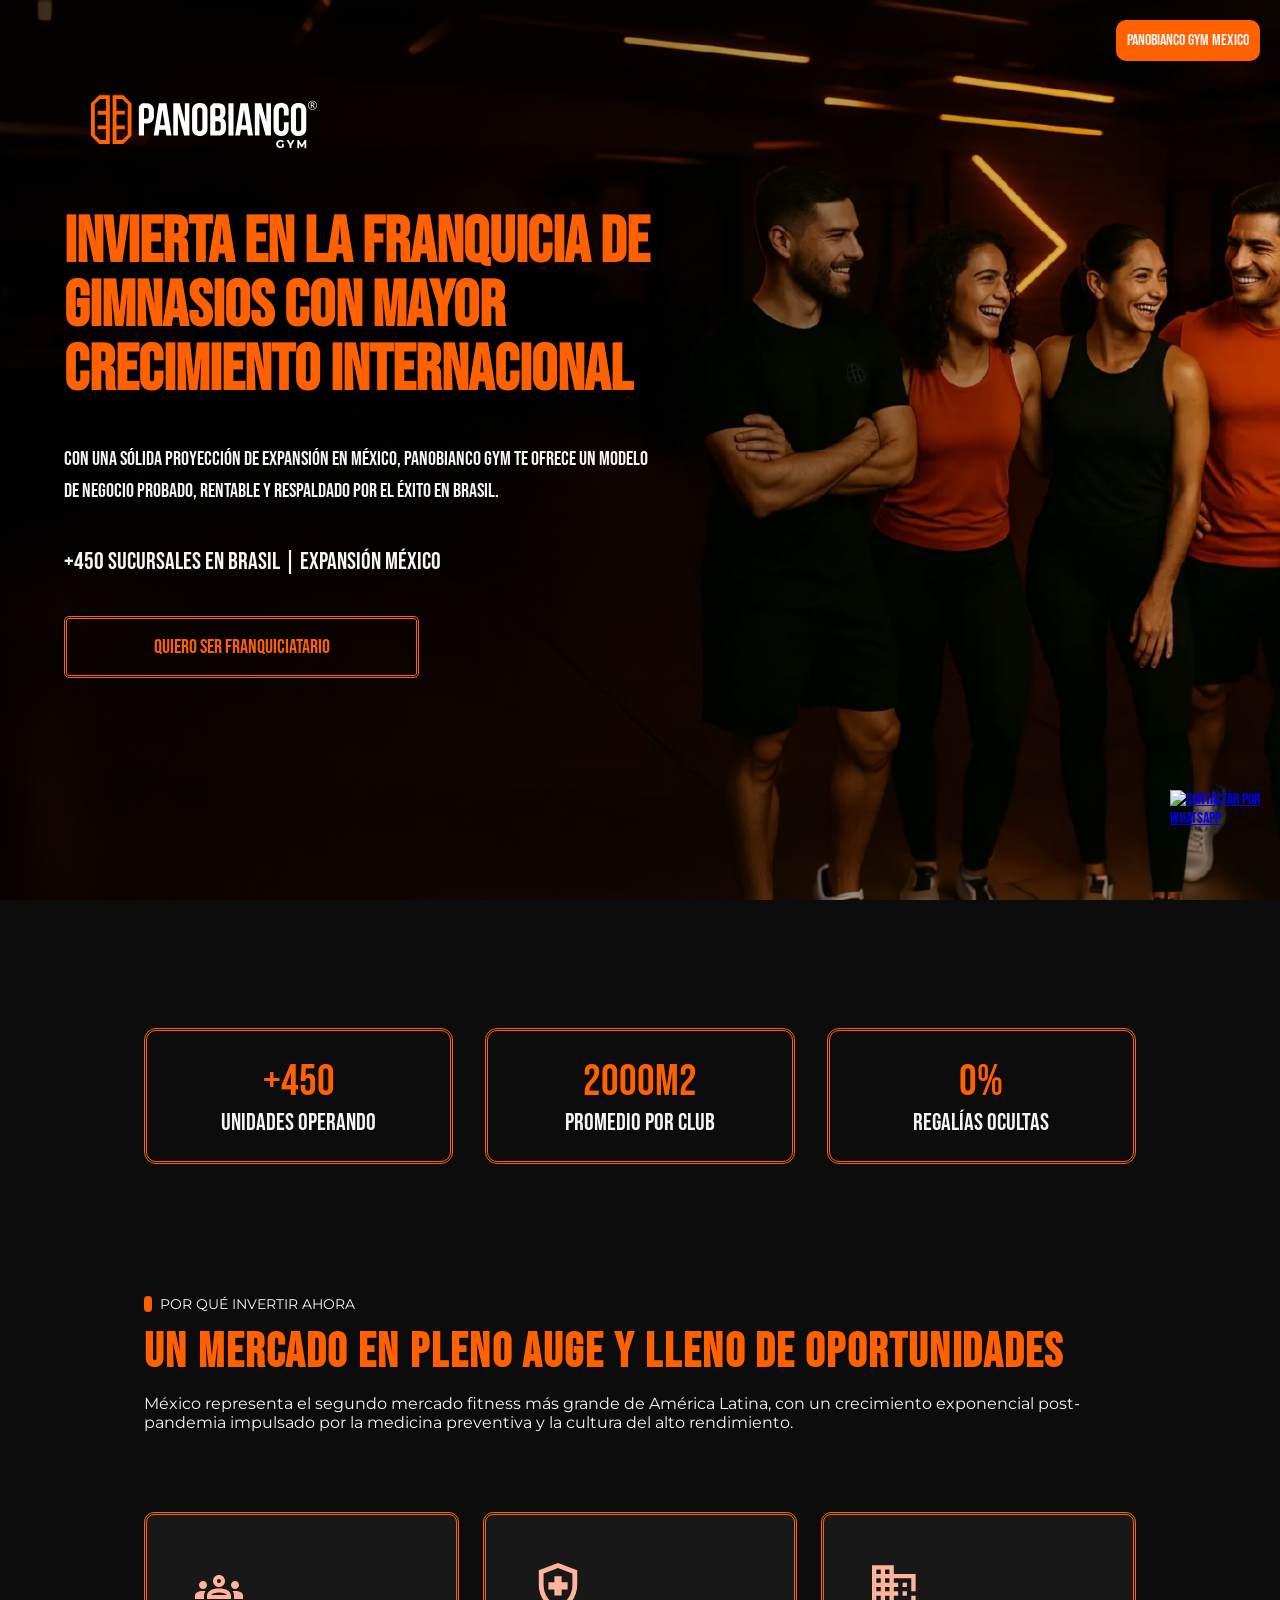
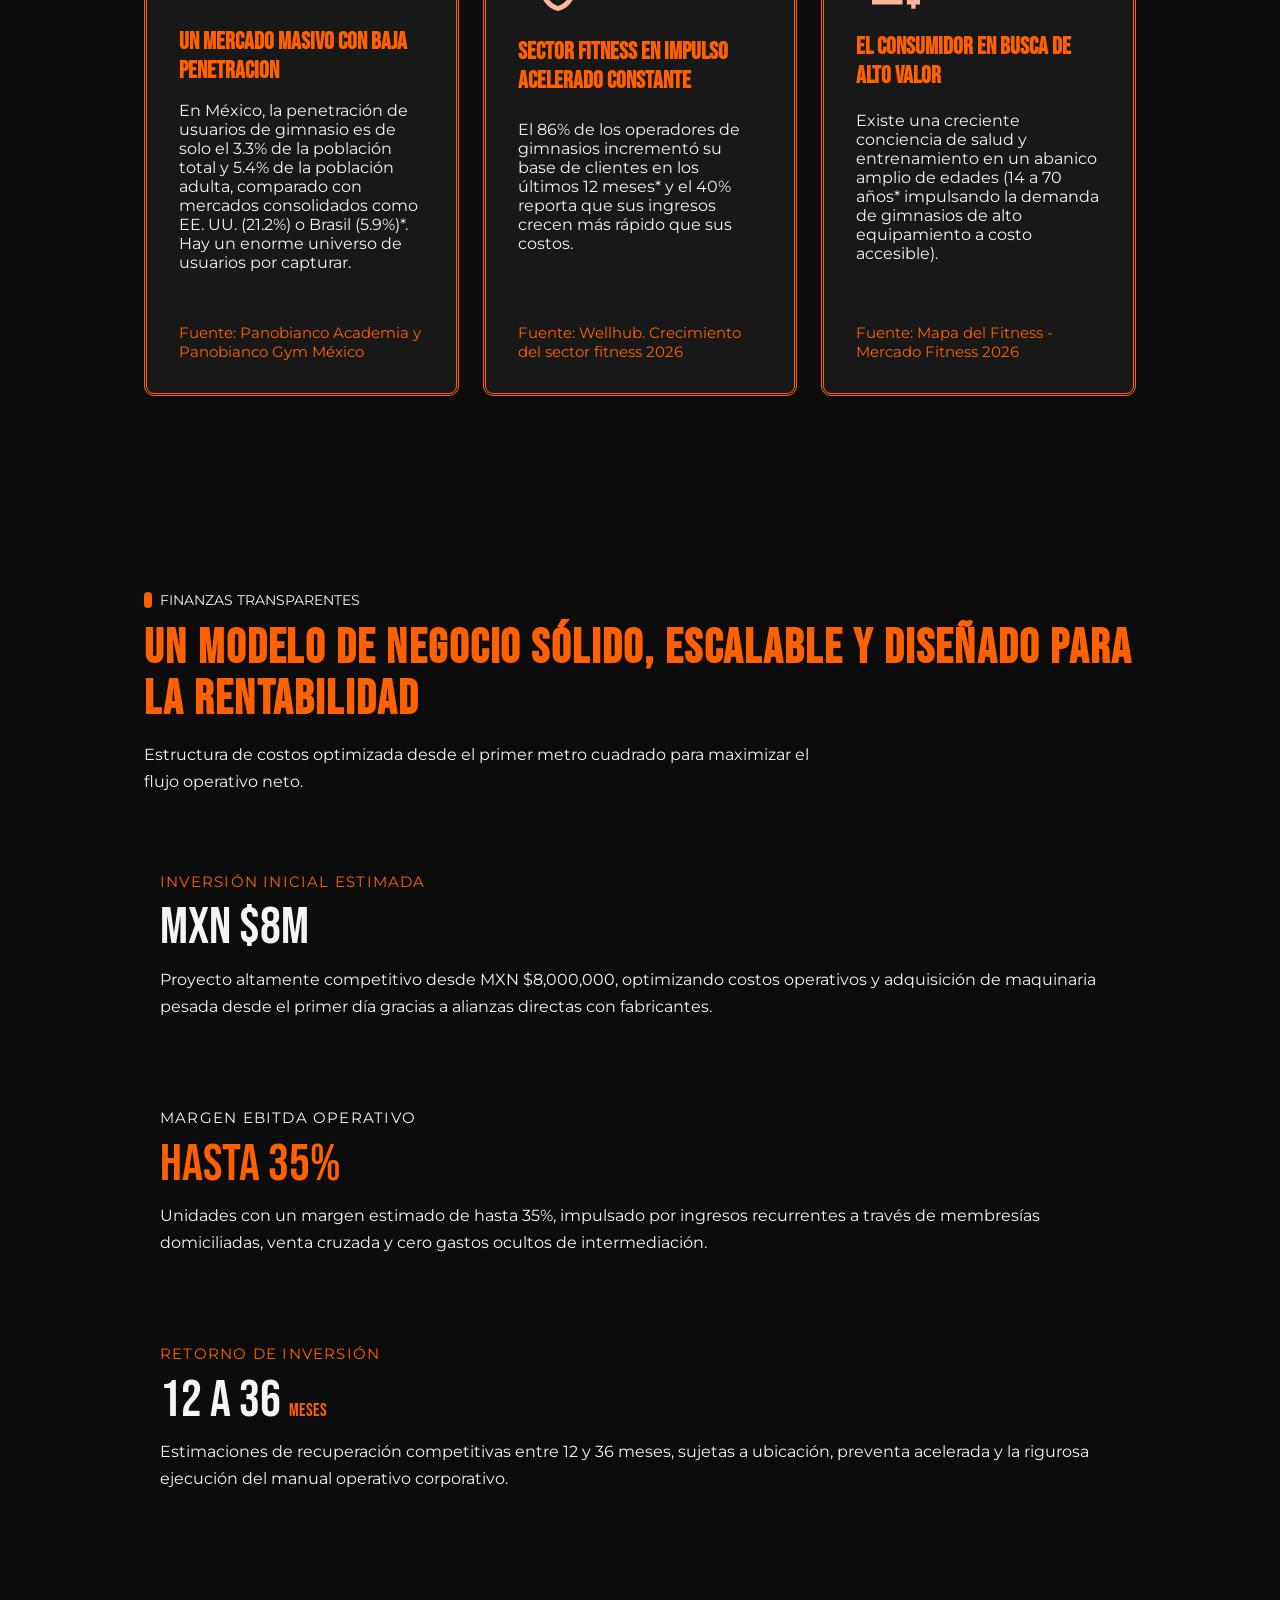
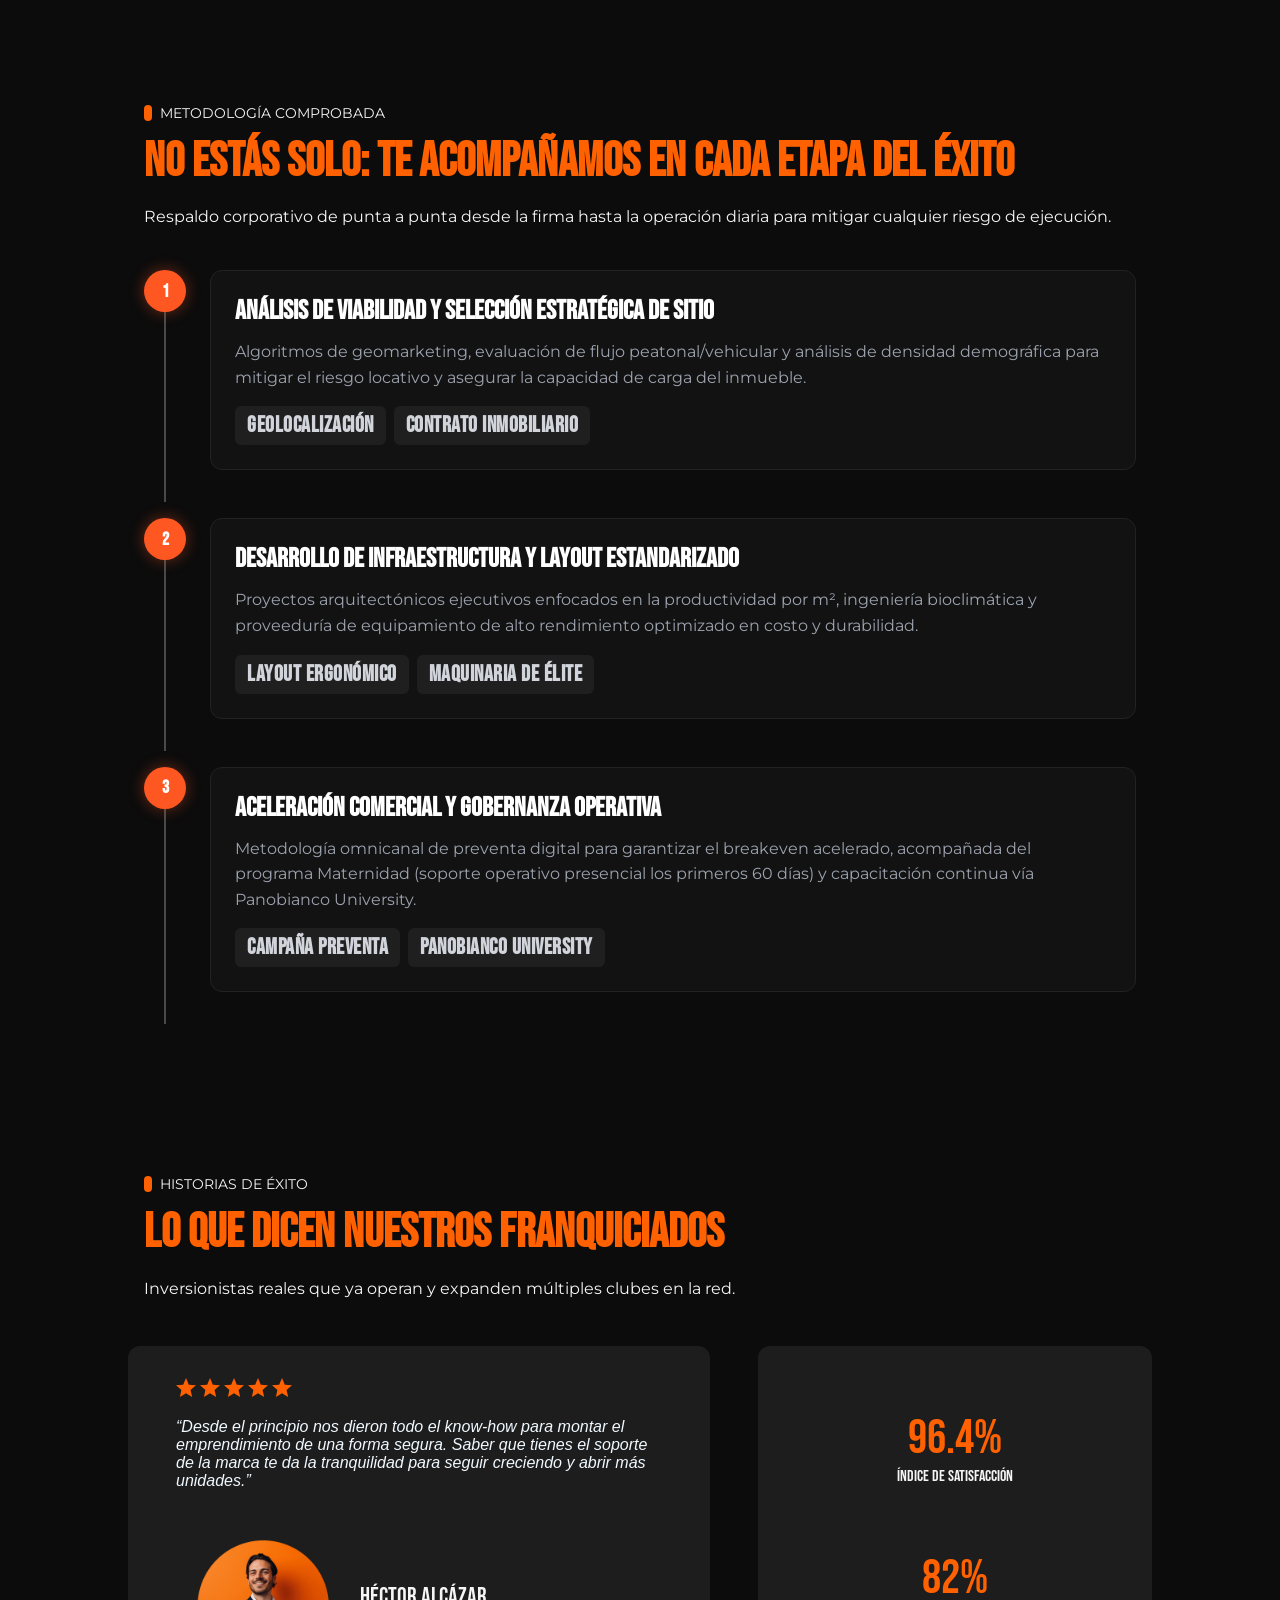
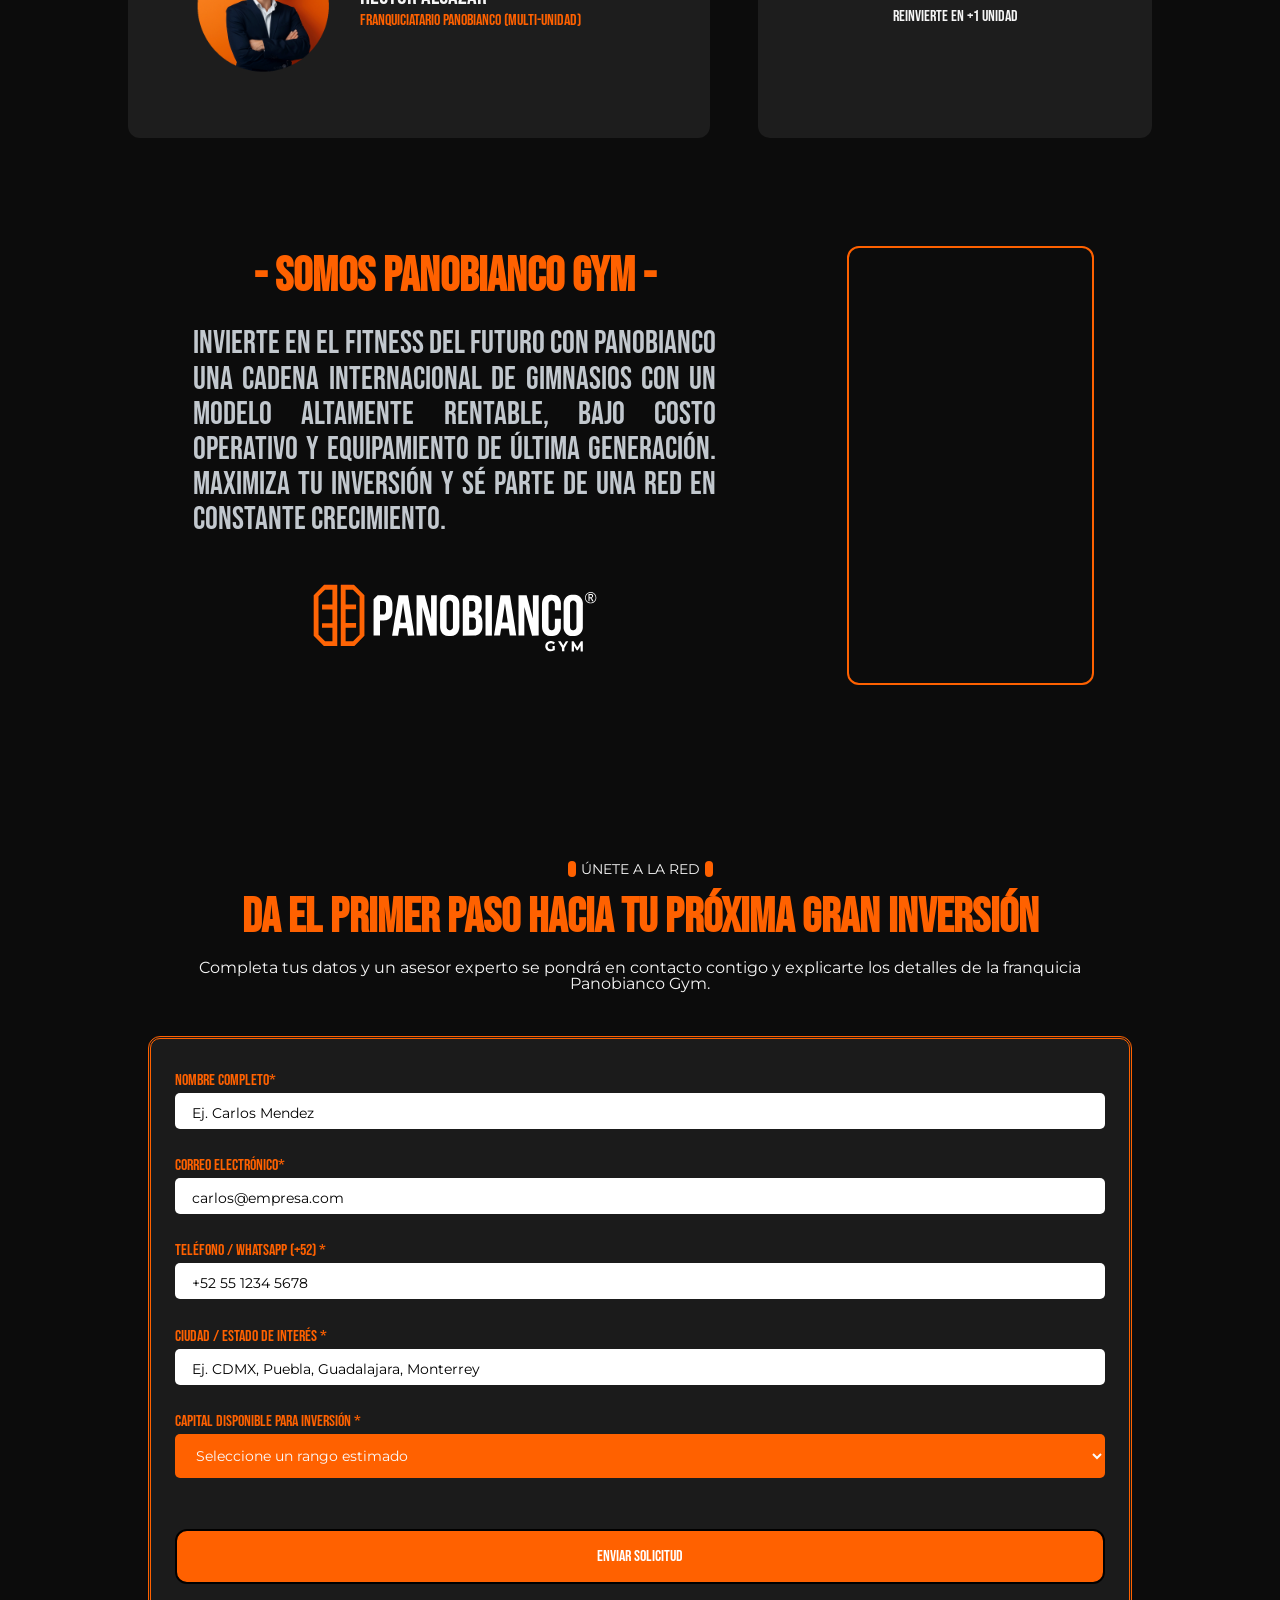
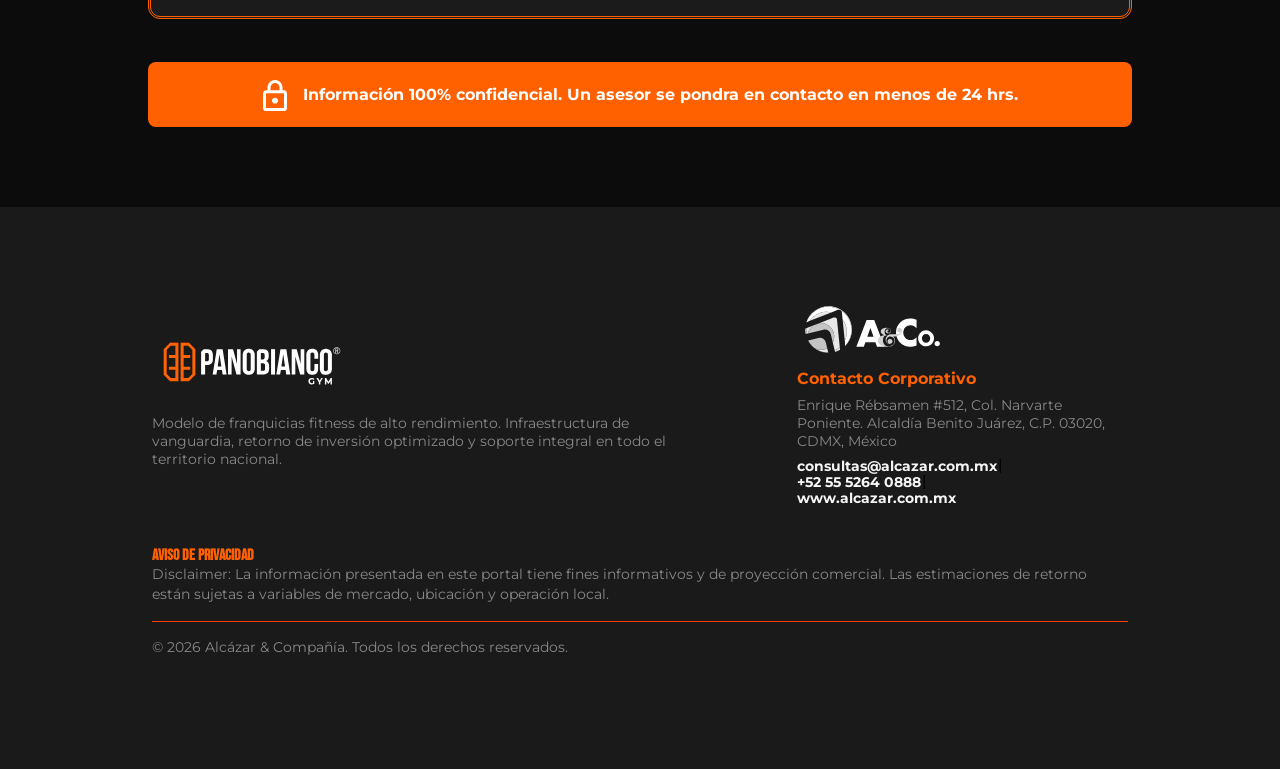
==== index.html @ 5ab7a2e3 "New GTM script for /gracias" ====
<!DOCTYPE html>
<html lang="es">
<head>
        <!-- Google Tag Manager -->
    <script>(function(w,d,s,l,i){w[l]=w[l]||[];w[l].push({'gtm.start':
    new Date().getTime(),event:'gtm.js'});var f=d.getElementsByTagName(s)[0],
    j=d.createElement(s),dl=l!='dataLayer'?'&l='+l:'';j.async=true;j.src=
    'https://www.googletagmanager.com/gtm.js?id='+i+dl;f.parentNode.insertBefore(j,f);
    })(window,document,'script','dataLayer','GTM-W4GZX58P');</script>
    <!-- End Google Tag Manager -->
     
    <meta charset="UTF-8">
    <meta name="viewport" content="width=device-width, initial-scale=1.0">
    <title>Panobianco Franqucias</title>
    <link rel="icon" href="/assets/icon/simbolo.png">
    <link rel="stylesheet" href="style.css">
    <link rel="preconnect" href="https://fonts.googleapis.com">
<link rel="preconnect" href="https://fonts.gstatic.com" crossorigin>
<link href="https://fonts.googleapis.com/css2?family=Bebas+Neue&display=swap" rel="stylesheet">
<link rel="preconnect" href="https://fonts.googleapis.com">
<link rel="preconnect" href="https://fonts.gstatic.com" crossorigin>
<link href="https://fonts.googleapis.com/css2?family=Montserrat:ital,wght@0,100..900;1,100..900&display=swap" rel="stylesheet">
</head>
<body>
        <noscript><iframe src="https://www.googletagmanager.com/ns.html?id=GTM-W4GZX58P" height="0" width="0" style="display:none;visibility:hidden"></iframe></noscript>

    <a href="https://wa.me/5215552640888" class="whatsapp-float" target="_blank">
        <img src="https://upload.wikimedia.org/wikipedia/commons/6/6b/WhatsApp.svg" alt="Contactar por WhatsApp">
    </a>

    <a class="btn-mifranquicia" href="https://panobiancogym.mx/" target="_blank">Panobianco Gym Mexico</a>

    <div class="container">

        <header class="header">
            <div class="header__container">
                <a href="https://panobiancogym.mx/" target="_blank">
                    <img class="header__logo" src="./assets/logo panobianco.svg" alt="Panobianco Gym">
                </a>
                <h1 class="header__title">
                    Invierta en la franquicia de gimnasios con mayor crecimiento internacional
                </h1>
                <p class="header___description">Con una sólida proyección de expansión en México, Panobianco Gym te ofrece un modelo de negocio probado, rentable y respaldado por el éxito en Brasil.</p>
                <p class="header___description-bold"> +450 Sucursales en Brasil | Expansión México</p>
                <a class="header__button" href="#formulario"> Quiero ser franquiciatario</a>
            </div>
        </header>

        <section class="features">
            <img class="features__img" src="./assets/img/68a4978eafb1573eed27b9af_28fec59edce19a534dc949fdbf1c62b0_Banner-Sua-Academia.avif" style="width: 100%;" alt="">
            
            <div class="features__container">
                <div class="features__item">
                    <p> <span class="features__bold">+450</span> <br> Unidades Operando</p>
                </div>
                <div class="features__item">
                    <p><span class="features__bold">2000m2</span> <br>promedio por club</p>
                </div>
                <div class="features__item">
                    <p><span class="features__bold">0%</span><br>Regalías ocultas</p>
                </div>
            </div>
            <div class="features__description">
                <div class="features__title-text">
                    <span class="title__small">
                    <div class="point"></div> 
                    <small class="small">POR QUÉ INVERTIR AHORA</small>
                    </span>
                    <h4 class="features__title">UN MERCADO EN PLENO AUGE Y
LLENO DE OPORTUNIDADES</h4>
                    <p class="features__description-text">México representa el segundo mercado fitness
                    más grande de América Latina, con un crecimiento exponencial post-pandemia
                    impulsado por la medicina preventiva y la cultura del alto rendimiento.
                    </p>
                </div>
            </div>
            <div class="features__cards">
                <div class="features__card">
                <img class="features__card-img" src="./assets/icon/icon-group.svg" alt="">
                <h4 class="features__card-title">Un mercado masivo con baja penetracion</h4>
                <p class="features__card-description">En México, la penetración de usuarios de gimnasio es de solo el 3.3% de la población total y 5.4% de la población adulta, comparado con mercados consolidados como EE. UU. (21.2%) o Brasil (5.9%)*. Hay un enorme universo de usuarios por capturar.
                </p>
                <hr class="features__line">
                <p class="features__card-bold">Fuente: Panobianco Academia y Panobianco Gym México</p>
                </div>
                <div class="features__card">
                <img class="features__card-img" src="./assets/icon/icon-sacurity.svg" alt="">
                <h4 class="features__card-title">Sector Fitness en impulso acelerado constante</h4>
                <p class="features__card-description">El 86% de los operadores de gimnasios incrementó su base de clientes en los últimos 12 meses* y el 40% reporta que sus ingresos crecen más rápido que sus costos.</p>
                <hr class="features__line">
                <p class="features__card-bold">Fuente: Wellhub. Crecimiento del sector fitness 2026​</p>
                </div>
                <div class="features__card">
                <img class="features__card-img" src="./assets/icon/icon.places.svg" alt="">
                <h4 class="features__card-title">El consumidor en busca de alto valor
                </h4>
                <p class="features__card-description"> Existe una creciente conciencia de salud y entrenamiento en un abanico amplio de edades (14 a 70 años* impulsando la demanda de gimnasios de alto equipamiento a costo accesible).
                </p>
                <hr class="features__line">
                <p class="features__card-bold">Fuente: Mapa del Fitness - Mercado Fitness 2026</p>
                </div>
            </div>
        </section>

        <section class="investment">
            
            <div class="investment__cards-img">
                
                <div class="investment__cards">
                    
                    <div class="investment__container">
                        <span class="title__small">
                <div class="point"></div> 
                <small class="small">FINANZAS TRANSPARENTES</small>
                </span>
                        
                <h4 class="investment__title">UN MODELO DE NEGOCIO SÓLIDO,
                ESCALABLE Y DISEÑADO PARA LA RENTABILIDAD</h4>
                <p class="investment__description">Estructura de costos optimizada desde el primer
                metro cuadrado para maximizar el flujo operativo neto.</p>
            </div>
                <div class="investment__card">
                    <p class="investment__card-title">INVERSIÓN INICIAL ESTIMADA</p>
                    <p class="investment__card-bold">MXN $8M </p>
                    <p class="investment__card-description">Proyecto altamente competitivo desde MXN
                    $8,000,000, optimizando costos operativos y adquisición de maquinaria pesada desde el primer día gracias a alianzas directas con fabricantes.</p>
                </div>
                
                <div class="investment__card">
                    <p class="investment__card-title"> <span>MARGEN EBITDA OPERATIVO</span></p>
                    <p class="investment__card-bold"> <span>Hasta 35%</span> </p>
                    <p class="investment__card-description">Unidades con un margen estimado de hasta
                    35%, impulsado por ingresos recurrentes a través de membresías domiciliadas, venta cruzada y cero gastos ocultos de intermediación.</p>
                </div>
                
                <div class="investment__card">
                    <p class="investment__card-title">RETORNO DE INVERSIÓN</p>
                    <p class="investment__card-bold">12 a 36 <span class="low">meses</span> </p>
                    <p class="investment__card-description">Estimaciones de recuperación competitivas

                        entre 12 y 36 meses, sujetas a ubicación, preventa acelerada y la rigurosa ejecución del manual operativo corporativo.</p>
                </div>
                </div>
                <div class="investment__img">
                    <img src="./assets/img/panobianco-gym-574x1024.webp" style="width: 22rem;" alt="">
                </div>
            </div>
        </section>

        <section class="steps">
    <div class="steps__container">
        <span class="title__small">
            <div class="point"></div> 
            <small class="small">METODOLOGÍA COMPROBADA</small>
        </span>

        <h4 class="steps__title">NO ESTÁS SOLO: TE ACOMPAÑAMOS EN CADA ETAPA DEL ÉXITO</h4>
        <p class="steps__description">
            Respaldo corporativo de punta a punta desde la firma hasta la operación diaria para mitigar cualquier riesgo de ejecución.
        </p>
      
        <!-- Paso 1 -->
        <div class="steps__row">
            <div class="steps__number-col">
                <div class="step__num">1</div>
            </div>
            <div class="steps__card-content">
                <h4 class="step__card-title">Análisis de Viabilidad y Selección Estratégica de Sitio</h4>
                <p class="step__card-description">
                    Algoritmos de geomarketing, evaluación de flujo peatonal/vehicular y análisis de densidad demográfica para mitigar el riesgo locativo y asegurar la capacidad de carga del inmueble.
                </p>
                <div class="step__tags">
                    <span class="step__tag">GEOLOCALIZACIÓN</span>
                    <span class="step__tag">CONTRATO INMOBILIARIO</span>
                </div>
            </div>
        </div>

        <!-- Paso 2 -->
        <div class="steps__row">
            <div class="steps__number-col">
                <div class="step__num">2</div>
            </div>
            <div class="steps__card-content">
                <h4 class="step__card-title">Desarrollo de Infraestructura y Layout Estandarizado</h4>
                <p class="step__card-description">
                    Proyectos arquitectónicos ejecutivos enfocados en la productividad por m², ingeniería bioclimática y proveeduría de equipamiento de alto rendimiento optimizado en costo y durabilidad.
                </p>
                <div class="step__tags">
                    <span class="step__tag">LAYOUT ERGONÓMICO</span>
                    <span class="step__tag">MAQUINARIA DE ÉLITE</span>
                </div>
            </div>
        </div>

        <!-- Paso 3 -->
        <div class="steps__row">
            <div class="steps__number-col">
                <div class="step__num">3</div>
            </div>
            <div class="steps__card-content">
                <h4 class="step__card-title">Aceleración Comercial y Gobernanza Operativa</h4>
                <p class="step__card-description">
                   Metodología omnicanal de preventa digital para garantizar el breakeven acelerado,
                    acompañada del programa Maternidad (soporte operativo presencial los primeros 60 
                    días) y capacitación continua vía Panobianco University.
                </p>
                <div class="step__tags">
                    <span class="step__tag">CAMPAÑA PREVENTA</span>
                    <span class="step__tag">PANOBIANCO UNIVERSITY</span>
                </div>
            </div>
        </div>

        </div>
        </section>

        <section class="reviews">
            <div class="reviews__container">
                <span class="title__small">
                <div class="point"></div> 
                <small class="small">HISTORIAS DE ÉXITO</small>
                </span>

                <h4 class="reviews__title">LO QUE DICEN NUESTROS FRANQUICIADOS</h4>
                <p class="reviews__description">
                Inversionistas reales que ya operan y expanden múltiples clubes en la red.
                </p>
            </div>

            <div class="review__grid">

            <div class="review__cards-container">
                <div class="icons_stars">
                    <svg class="stars" width="116" height="19" viewBox="0 0 116 19" fill="none" xmlns="http://www.w3.org/2000/svg">
                    <path d="M3.825 19L5.45 11.975L0 7.25L7.2 6.625L10 0L12.8 6.625L20 7.25L14.55 11.975L16.175 19L10 15.275L3.825 19Z"/>
                    <path d="M27.825 19L29.45 11.975L24 7.25L31.2 6.625L34 0L36.8 6.625L44 7.25L38.55 11.975L40.175 19L34 15.275L27.825 19Z"/>
                    <path d="M51.825 19L53.45 11.975L48 7.25L55.2 6.625L58 0L60.8 6.625L68 7.25L62.55 11.975L64.175 19L58 15.275L51.825 19Z"/>
                    <path d="M75.825 19L77.45 11.975L72 7.25L79.2 6.625L82 0L84.8 6.625L92 7.25L86.55 11.975L88.175 19L82 15.275L75.825 19Z"/>
                    <path d="M99.825 19L101.45 11.975L96 7.25L103.2 6.625L106 0L108.8 6.625L116 7.25L110.55 11.975L112.175 19L106 15.275L99.825 19Z"/>
                    </svg>  

                </div>
                <div class="comentary">
                    <p>“Desde el principio nos dieron todo el know-how para montar el emprendimiento de una forma segura. Saber que tienes el soporte de la marca te da la tranquilidad para seguir creciendo y abrir más unidades.”</p>
                </div>
                
                <div class="user">
                    <img class="user__img" src="./assets/img/user.jpg" alt="">
                    <div class="user__name"> 
                        <p class="name">Héctor Alcázar</p>
                        <small class="description">Franquiciatario Panobianco (Multi-unidad)</small>
                    </div>
                </div>
                
            </div>

            <div class="data__container">
                    <div class="datas">
                        <p><span class="number__bold">96.4% <br></span>ÍNDICE DE SATISFACCIÓN</p>
                    </div>
                    <div class="datas">
                        <p><span class="number__bold">82% <br> </span>REINVIERTE EN +1 UNIDAD</p>
                    </div>
            </div>

            </div>
        </section>

        <section class="multimedia">
            <div class="multimedia__container">
                <div class="multimedia__content">
                    <h3 class="multimedia__title">- SOMOS PANOBIANCO GYM -</h3>
                    
                    <p class="multimedia__text">Invierte en el fitness del futuro con Panobianco
                    Una cadena internacional de gimnasios con un modelo altamente rentable, bajo costo operativo y equipamiento de última generación. Maximiza tu inversión y sé parte de una red en constante crecimiento.</p>
                        <div class="media__video">
                    <img class="media__video" src="./assets/logo panobianco.svg" alt="">
                    </div>
                </div>
                <div class="multimedia__video">
                    <iframe 
                        src="https://www.youtube.com/embed/deAMgoVcA8Q" 
                        title="YouTube Short" 
                        frameborder="0" 
                        allow="accelerometer; autoplay; clipboard-write; encrypted-media; gyroscope; picture-in-picture; web-share" 
                        allowfullscreen>
                    </iframe>
                </div>
            </div>
        </section>

        <section class="form" id="formulario">
            <div class="form__container"> 
                 <div class="form__text">

                <span class="title__small-center">
                    <div class="point"></div> 
                    <small class="small"> ÚNETE A LA RED</small>
                    <div class="point"></div> 
                </span>
                    
                   
                    <h4 class="form__title">DA EL PRIMER PASO HACIA TU PRÓXIMA GRAN INVERSIÓN</h4>
                    <p class="form__description">Completa tus datos y un asesor experto se pondrá en contacto contigo y explicarte los detalles de la franquicia Panobianco Gym.</p>
                </div>
                <div class="form__card-general">
                    <form id="formulario__panobianco" class="form__card" name="panobianco-leads" method="POST" data-netlify="true" action="/gracias.html">

                        <!-- Campo oculto obligatorio para Netlify Forms -->
                        <input type="hidden" name="form-name" value="panobianco-leads" />

                        <label for="name">NOMBRE COMPLETO*</label>
                        <input id="name" name="name" class="input__name" type="text" required placeholder="Ej. Carlos Mendez" minlength="8">
                        
                        <label for="mail">CORREO ELECTRÓNICO*</label>
                        <input id="mail" name="email" class="input__mail" type="email" required placeholder="carlos@empresa.com">
                        
                        <label for="tel">TELÉFONO / WHATSAPP (+52) *</label>
                        <input id="tel" name="phone" class="input__tel" type="number" required placeholder="+52 55 1234 5678">
                        
                        <label for="city">CIUDAD / ESTADO DE INTERÉS *</label>
                        <input id="city" name="city" class="input__city" type="text" required placeholder="Ej. CDMX, Puebla, Guadalajara, Monterrey">
                        
                        <label for="capital">CAPITAL DISPONIBLE PARA INVERSIÓN *</label>
                        <select id="capital" name="capital" class="input__capital" required>
                            <option value="" disabled selected>Seleccione un rango estimado</option>
                            <option value="$8M - 9M">$8,000,000 - $9,000,000</option>
                            <option value="9M - 10M">$9,000,000 - $10,000,000</option>
                            <option value="10M - +10M">$10,000,000 - + $10,000,000</option>
                        </select>
                        
                        <button type="submit" class="form__btn">Enviar Solicitud</button>
                    </form>
                </div>
                <br>
                <div class="security__container">
                <img src="./assets/icon/Icon-info.svg" alt="">
                <small class="security">Información 100% confidencial. Un asesor se pondra en contacto en menos de 24 hrs.</small>
                </div>
            </div>
        </section>

        <footer class="footer">
    <div class="footer__container">
        <div class="footer__brands">
        <div class="footer__panobianco">
            <img class="footer__logo" src="./assets/logo panobianco.svg" alt="Logo Panobianco">
            <p class="footer__text">Modelo de franquicias fitness de alto rendimiento. Infraestructura de vanguardia, retorno de inversión optimizado y soporte integral en todo el territorio nacional.</p>
        </div>

        <div class="footer__contact">
            <svg style="width: 150px;" id="Capa_1" data-name="Capa 1" xmlns="http://www.w3.org/2000/svg" viewBox="0 0 232.62 106.81">
  <defs>
    <style>
      .cls-1 {
        fill: #98938b;
      }

      .cls-2 {
        fill: #fff;
      }

      .cls-3 {
        fill: #c4c4c4;
      }

      .cls-4 {
        fill: #dfdddb;
      }

      .cls-5 {
        fill: #d2d1d1;
      }

      .cls-6 {
        fill: #e7e7e8;
      }

      .cls-7 {
        fill: #77746d;
      }
    </style>
  </defs>
  <path class="cls-2" d="M121.59,73.14h-15.5l-2.49,7.25h-11.57l15.88-41.73h11.84l15.88,41.73h-11.57l-2.49-7.25ZM118.71,64.89l-4.87-13.89-4.87,13.89h9.74Z"/>
  <g>
    <path class="cls-2" d="M185.41,51.44c-2.51-3.06-5.61-4.59-9.3-4.59-1.62,0-3.13.3-4.51.89-1.38.59-2.57,1.39-3.57,2.41-1,1.02-1.78,2.22-2.35,3.63s-.86,2.91-.86,4.54.28,3.19.86,4.59c.57,1.4,1.36,2.62,2.38,3.65,1.01,1.03,2.2,1.85,3.57,2.44,1.36.59,2.84.89,4.43.89,3.47,0,6.59-1.47,9.35-4.43v12.84l-1.11.39c-1.66.59-3.21,1.02-4.65,1.3-1.44.28-2.86.41-4.26.41-2.88,0-5.64-.54-8.27-1.63-2.64-1.09-4.96-2.62-6.97-4.59-2.01-1.97-3.63-4.32-4.84-7.03-1.22-2.71-1.83-5.67-1.83-8.88s.6-6.15,1.8-8.83c1.2-2.67,2.8-4.98,4.81-6.92s4.34-3.45,7-4.54c2.66-1.09,5.44-1.63,8.36-1.63,1.66,0,3.29.18,4.9.53,1.61.35,3.29.9,5.06,1.63v12.95Z"/>
    <path class="cls-2" d="M200.05,54.77c2.23,0,4.32.56,6.28,1.67s3.49,2.63,4.59,4.54c1.1,1.91,1.65,3.97,1.65,6.19s-.55,4.31-1.66,6.25c-1.11,1.94-2.62,3.45-4.53,4.55-1.91,1.09-4.02,1.64-6.32,1.64-3.39,0-6.28-1.2-8.67-3.61-2.39-2.41-3.59-5.34-3.59-8.78,0-3.69,1.35-6.76,4.06-9.22,2.37-2.14,5.1-3.21,8.18-3.21ZM200.15,60.34c-1.84,0-3.37.64-4.6,1.92-1.22,1.28-1.84,2.92-1.84,4.92s.6,3.72,1.82,4.99c1.21,1.27,2.74,1.91,4.6,1.91s3.4-.64,4.63-1.93c1.23-1.29,1.85-2.94,1.85-4.97s-.61-3.67-1.82-4.94c-1.21-1.27-2.76-1.9-4.64-1.9Z"/>
    <path class="cls-2" d="M217.46,71.38c1.14,0,2.11.4,2.91,1.19s1.21,1.76,1.21,2.9-.4,2.11-1.21,2.91-1.78,1.21-2.91,1.21-2.11-.4-2.91-1.21-1.21-1.78-1.21-2.91.4-2.1,1.21-2.9,1.78-1.19,2.91-1.19Z"/>
  </g>
  <path class="cls-5" d="M161.7,51.91s-.05-.04-.08-.06h0c-.63-.59-1.46-.97-2.4-1.01-2.06-.08-3.8,1.53-3.87,3.59-.08,2.06,1.53,3.8,3.59,3.87,2.06.08,3.8-1.53,3.87-3.59.01-.27-.02-.53-.07-.78.6,1.59.23,3.41-1.14,4.61-.56.49-1.29,1-2.15,1.32-.36.14-.74.24-1.13.3.08,0,.17-.01.27-.02-2.19.61-5.08.7-7.07.7-.08,0-.15,0-.23-.02-.05,0-.15.01-.26.02-1.25-.01-2.02-.05-1.76.01,0,0,0,0,0,0-.91-.03-1.82-.06-2.73-.09-.54-.02-1.1,0-1.64.07-4.6.65-7.87,4.95-7.31,9.59.39,3.23,2.99,5.48,6.24,5.41.24,0,.47-.03.7-.08,1.92-.09,3.49-1.63,3.56-3.59.07-1.94-1.35-3.6-3.24-3.84-.45-.1-.93-.12-1.41-.03-1.89.35-3.21,2.25-2.9,4.17.19,1.18.74,2.08,1.71,2.64.22.15.46.28.72.38-.01.02-.02.05-.03.07-.47-.14-.96-.25-1.41-.44-1.81-.75-3.02-2.53-2.88-4.61.12-1.88.95-4.66,3.71-5.7,2.34-.69,4.54-.26,6.56,1.09,2.37,1.58,2.75,6.07,1.71,8.72-.69,1.75-1.96,3-3.59,3.9-1.5.83-3.13,1.24-4.84,1.3-1.2.04-2.38-.08-3.49-.58-2.65-1.17-4.26-3.21-5.05-5.96-.44-1.55-.39-3.13-.19-4.71.12-.95.32-1.87.7-2.75.7-1.64,1.87-2.69,3.69-2.9.53-.06,1.06-.11,1.6-.16,0-.08,0-.16,0-.26-.2-.04-.38-.06-.57-.11-1.37-.32-2.23-1.23-2.63-2.52-.54-1.71-.53-3.44,0-5.15.33-1.05.96-1.9,1.94-2.45.68-.38,1.43-.55,2.21-.57,1.57-.03,3.01.38,4.15,1.52,1.43,1.43,1.32,3.5-.25,4.67-.92.69-1.95.9-3.03.38-1.08-.52-1.4-1.76-.72-2.69.38-.52.93-.78,1.57-.85.09,0,.19-.12.24-.2.02-.03-.08-.16-.15-.21-.86-.61-1.82-.72-2.83-.5-1.89.42-2.6,2.44-1.41,3.96,1.3,1.68,4.69,2.58,6.86.27,1.09-1.17,1.35-2.81.64-4.19-.44-.85-1.14-1.46-1.96-1.94-1.54-.89-3.22-1.26-4.99-1.25-1.94.01-3.79.42-5.51,1.33-.74.39-1.4.9-1.97,1.52-1.61,1.75-1.67,4.04-.15,5.91,1.07,1.31,2.47,2.1,4.03,2.67.13.05.26.1.42.16-.07.04-.09.06-.11.06-.08.02-.15.03-.23.04-1.37.18-2.69.52-3.96,1.07-1.54.67-2.98,1.51-4.09,2.82-1.66,1.96-2.22,4.18-1.41,6.66.5,1.54,1.51,2.74,2.73,3.77,1.51,1.27,3.25,2.13,5.13,2.71,3.3,1.03,6.67,1.19,10.07.64,1.97-.32,3.8-.99,5.38-2.25,1.71-1.36,2.96-3.29,3.07-5.5.1-2-.36-5.23-1.67-6.72-.07-.07-.83-.99-.94-1.12.78.03,1.5,0,2.17-.06.22-.01.5-.04.82-.08,0,0,0,0,.01,0,1.1-.15,2.75-.55,4.71-1.52.03-.02.07-.03.1-.05.85-.38,2.01-1.1,2.83-1.63.82-.46,1.57-1.07,2.19-1.86,1.8-2.3,1.58-5.36-.52-7.37Z"/>
  <g>
    <path class="cls-2" d="M66.79,85.24v-.03c-.16.1-.32.2-.49.29.16-.09.33-.17.49-.26Z"/>
    <path class="cls-4" d="M15.29,51.25l-2.55,1c-.02.49-.03.98-.03,1.47,0,2.36.23,4.66.66,6.89l1.43-.35c-.27-3.01-.1-6.05.49-9.01Z"/>
    <path class="cls-4" d="M58.5,86.1l.58,2.39c2.54-.74,4.95-1.75,7.22-3,.16-.09.32-.19.48-.29l-.42-4.08c-2.43,2.09-5.08,3.75-7.87,4.97Z"/>
    <path class="cls-6" d="M23.49,48.62c.48-.42.98-.81,1.49-1.17l-9.69,3.8c-.6,2.96-.76,6-.49,9.01l2.08-.5c.92-4.18,3.14-8.11,6.62-11.13Z"/>
    <path class="cls-6" d="M62.12,39.4l-.23-2.23c-.39-.67-.94-1.26-1.65-1.69-.96-.58-2.04-.79-3.07-.66l-1.56.61-.66.26-20.41,8c6.59-.8,13.45,1.57,18.14,6.96,5.71,6.57,6.54,15.71,2.81,23.01l3.01,12.44c2.79-1.22,5.44-2.88,7.87-4.97l-4.08-40.08-.17-1.65Z"/>
    <path class="cls-3" d="M16.87,59.75l24.04-5.82c5.11-1.24,10.26,1.9,11.5,7.01l3.08,12.72c3.74-7.3,2.91-16.45-2.81-23.01-4.69-5.39-11.55-7.76-18.14-6.96l-9.57,3.75c-.51.37-1.01.76-1.49,1.17-3.48,3.02-5.7,6.95-6.62,11.13Z"/>
    <path class="cls-2" d="M85.18,53.68c-.01-20.01-16.24-36.23-36.26-36.22-16.26,0-30.02,10.73-34.6,25.49l.16-.1c1.96-5.9,5.47-11.37,10.5-15.74,11.8-10.27,28.41-11.46,41.29-4.17.39.11.77.27,1.13.49.37.23.69.5.97.8,2.66,1.76,5.12,3.89,7.31,6.4,12.36,14.21,11.56,35.36-1.33,48.62v.27c6.68-6.58,10.82-15.73,10.82-25.85Z"/>
    <path class="cls-2" d="M19.92,40.09c1.51-2.26,3.34-4.37,5.49-6.24,7.92-6.89,18.32-9.08,27.8-6.82l7.36-2.89,2.76-1.07s0,0,0,0c.93-.36,1.97-.42,2.95-.14-12.88-7.29-29.49-6.1-41.29,4.17-5.03,4.38-8.54,9.84-10.5,15.74l2.91-1.77,2.53-.99Z"/>
    <path class="cls-2" d="M75.7,30.63c-2.19-2.52-4.66-4.65-7.31-6.4.68.74,1.1,1.67,1.21,2.64,0,0,0,0,0,0l.3,2.96.87,8.6c7.37,9.6,8.35,22.29,3.33,32.67l.39,3.79-.12,4.37c12.9-13.26,13.69-34.41,1.33-48.62Z"/>
    <path class="cls-6" d="M70.77,38.43l3.33,32.67c5.03-10.38,4.04-23.07-3.33-32.67Z"/>
    <path class="cls-6" d="M25.41,33.85c-2.15,1.87-3.98,3.98-5.49,6.24l33.29-13.06c-9.49-2.26-19.88-.07-27.8,6.82Z"/>
    <path class="cls-1" d="M26.85,82.23c-.34-.19-.68-.4-1.01-.61,6.2,5.14,14.13,8.25,22.79,8.32l-.31-1.3c-7.56.57-15.25-1.61-21.47-6.41Z"/>
    <path class="cls-7" d="M16.86,70.56c.5.94,1.04,1.86,1.62,2.76-.46-.93-.84-1.89-1.14-2.87l-.47.11Z"/>
    <path class="cls-6" d="M26.85,82.23c6.22,4.81,13.91,6.98,21.47,6.41l-1.49-6.16c-6.29,3.37-13.86,3.22-19.98-.26Z"/>
    <path class="cls-7" d="M22.34,77.98c-2.03-2.34-3.65-4.89-4.87-7.57l-.14.03c.31.98.69,1.94,1.14,2.87,2.02,3.13,4.51,5.93,7.37,8.3.33.21.67.42,1.01.61-1.61-1.24-3.12-2.66-4.51-4.25Z"/>
    <path class="cls-3" d="M33.18,66.6l-15.71,3.8c1.22,2.68,2.84,5.23,4.87,7.57,1.39,1.59,2.9,3.01,4.51,4.25,6.12,3.48,13.69,3.62,19.98.26l-2.15-8.87c-1.24-5.11-6.38-8.25-11.5-7.01Z"/>
  </g>
            </svg>
            <h4 class="contact__title">Contacto Corporativo</h4>
            <div class="footer__description">
                <p>Enrique Rébsamen #512, Col. Narvarte Poniente. Alcaldía Benito Juárez, C.P. 03020, CDMX, México</p>
            </div>
            <div class="contact__links">
                <small> 
                    <span class="contact__link">
                        <a href="mailto:consultas@alcazar.com.mx">consultas@alcazar.com.mx</a> |
                    </span>
                    <span class="contact__link">
                        <a href="tel:+525552640888">+52 55 5264 0888</a> |
                    </span>
                    <span class="contact__link">
                        <a href="https://alcazar.com.mx/" target="_blank" rel="noopener">www.alcazar.com.mx</a> 
                    </span>
                </small>
            </div>
        </div>
        </div>
        <div class="aviso">
            <h4 class="privacy__notice-title"><a href="aviso-privacidad.html" target="_blank">Aviso de privacidad</a></h4>
            <p class="privacy__description">Disclaimer: La información presentada en este portal tiene fines informativos y de proyección comercial. Las estimaciones de retorno están sujetas a variables de mercado, ubicación y operación local.</p>
            <hr class="privacy__divider">
            <p class="privacy__description">© 2026 Alcázar & Compañía. Todos los derechos reservados.</p>
        </div>
        
    </div>
        </footer>
    </div>
</body>
<script src="script.js"></script>
</html>
---- style.css ----
@import url(./blocks/main.css);
@import url(./blocks/hero.css);
@import url(./blocks/features.css);
@import url(./blocks/investment.css);
@import url(./blocks/steps.css);
@import url(./blocks/reviews.css);
@import url(./blocks/multimedia.css);
@import url(./blocks/form.css);
@import url(./blocks/footer.css);

.small {
    font-size: 0.75rem;
}

.header__title {
    font-size: 1.75rem;
}

.header___description {
    font-size: 1rem;
}

.header___description-bold {
    font-size: 1.125rem;
}

.header__button {
    font-size: 1rem;
}

.features__title,
.investment__title,
.steps__title,
.reviews__title,
.multimedia__title,
.form__title {
    font-size: 1.75rem;
}

.features__item p {
    font-size: 0.85rem;
}

.features__bold {
    font-size: 1.5rem;
}

.features__description-text,
.features__card-description,
.investment__description,
.investment__card-description,
.steps__description,
.step__card-description,
.reviews__description,
.form__description {
    font-size: 0.9rem;
}

.features__card-title {
    font-size: 1.1rem;
}

.features__card-bold {
    font-size: 0.8rem;
}

.investment__card-title {
    font-size: 0.8rem;
}

.investment__card-bold {
    font-size: 2.2rem;
}

.investment__card-bold .low {
    font-size: 0.9rem;
}

.step__num {
    font-size: 0.95rem;
}

.step__card-title {
    font-size: 1.125rem;
}

.step__tag {
    font-size: 0.75rem;
}

.comentary {
    font-size: 0.9rem;
}

.name {
    font-size: 1.125rem;
}

.description {
    font-size: 0.8rem;
}

.data__container,
.datas p {
    font-size: 0.85rem;
}

.number__bold {
    font-size: 2rem;
}

.multimedia__text {
    font-size: 1rem;
}

.form__card label {
    font-size: 0.95rem;
}

.form__btn {
    font-size: 1rem;
}

.security__container {
    font-size: 0.9rem;
}

input::placeholder,
.input__capital {
    font-size: 0.875rem;
}

input,
select {
    font-size: 0.875rem;
}

.footer__text,
.footer__description,
.privacy__description {
    font-size: 0.8rem;
}

.contact__title,
.privacy__notice-title {
    font-size: 0.95rem;
}

.contact__links small a {
    font-size: 0.8rem;
}

@media (min-width: 768px) {
    .small {
        font-size: 0.8rem;
    }

    .header__title {
        font-size: 3.25rem;
    }

    .header___description {
        font-size: 1.125rem;
    }

    .header___description-bold {
        font-size: 1.375rem;
    }

    .header__button {
        font-size: 1.125rem;
    }

    .features__title,
    .investment__title,
    .steps__title,
    .reviews__title,
    .multimedia__title,
    .form__title {
        font-size: 2.25rem;
    }

    .features__item p {
        font-size: 0.95rem;
    }

    .features__bold {
        font-size: 2rem;
    }

    .features__description-text,
    .features__card-description,
    .investment__description,
    .investment__card-description,
    .steps__description,
    .step__card-description,
    .reviews__description,
    .form__description {
        font-size: 1rem;
    }

    .features__card-title,
    .step__card-title {
        font-size: 1.25rem;
    }

    .features__card-bold,
    .investment__card-title {
        font-size: 0.9rem;
    }

    .investment__card-bold {
        font-size: 2.8rem;
    }

    .investment__card-bold .low {
        font-size: 1rem;
    }

    .step__num {
        font-size: 1.1rem;
    }

    .step__tag {
        font-size: 0.8rem;
    }

    .comentary {
        font-size: 1rem;
    }

    .name {
        font-size: 1.25rem;
    }

    .description,
    .data__container,
    .datas p {
        font-size: 0.9rem;
    }

    .number__bold {
        font-size: 2.5rem;
    }

    .multimedia__text {
        font-size: 1.125rem;
    }

    .form__card label,
    .form__btn {
        font-size: 1rem;
    }

    .security__container {
        font-size: 0.95rem;
    }

    .footer__text,
    .footer__description,
    .privacy__description {
        font-size: 0.875rem;
    }

    .contact__title,
    .privacy__notice-title {
        font-size: 1rem;
    }

    .contact__links small a {
        font-size: 0.85rem;
    }
}

@media (min-width: 1024px) {
    .small {
        font-size: 0.85rem;
    }

    .header__title {
        font-size: 4rem;
    }

    .header___description {
        font-size: 1.25rem;
    }

    .header___description-bold {
        font-size: 1.5rem;
    }

    .header__button {
        font-size: 1.25rem;
    }

    .features__title,
    .investment__title,
    .steps__title,
    .reviews__title,
    .multimedia__title,
    .form__title {
        font-size: 3rem;
    }

    .features__item p {
        font-size: 1.1rem;
    }

    .features__bold {
        font-size: 2.75rem;
    }

    .features__description-text,
    .features__card-description,
    .investment__description,
    .investment__card-description,
    .steps__description,
    .step__card-description,
    .reviews__description,
    .form__description {
        font-size: 1rem;
    }

    .features__card-title,
    .step__card-title {
        font-size: 1.5rem;
    }

    .features__card-bold,
    .investment__card-title {
        font-size: 0.95rem;
    }

    .investment__card-bold {
        font-size: 3.25rem;
    }

    .investment__card-bold .low {
        font-size: 1.125rem;
    }

    .step__num {
        font-size: 1.1rem;
    }

    .step__card-description {
        font-size: 1rem;
    }

    .step__tag {
        font-size: 0.85rem;
    }

    .comentary {
        font-size: 1rem;
    }

    .name {
        font-size: 1.5rem;
    }

    .description,
    .data__container,
    .datas p {
        font-size: 1rem;
    }

    .number__bold {
        font-size: 3rem;
    }

    .form__card label,
    .form__btn {
        font-size: 1rem;
    }

    .security__container {
        font-size: 1rem;
    }
}
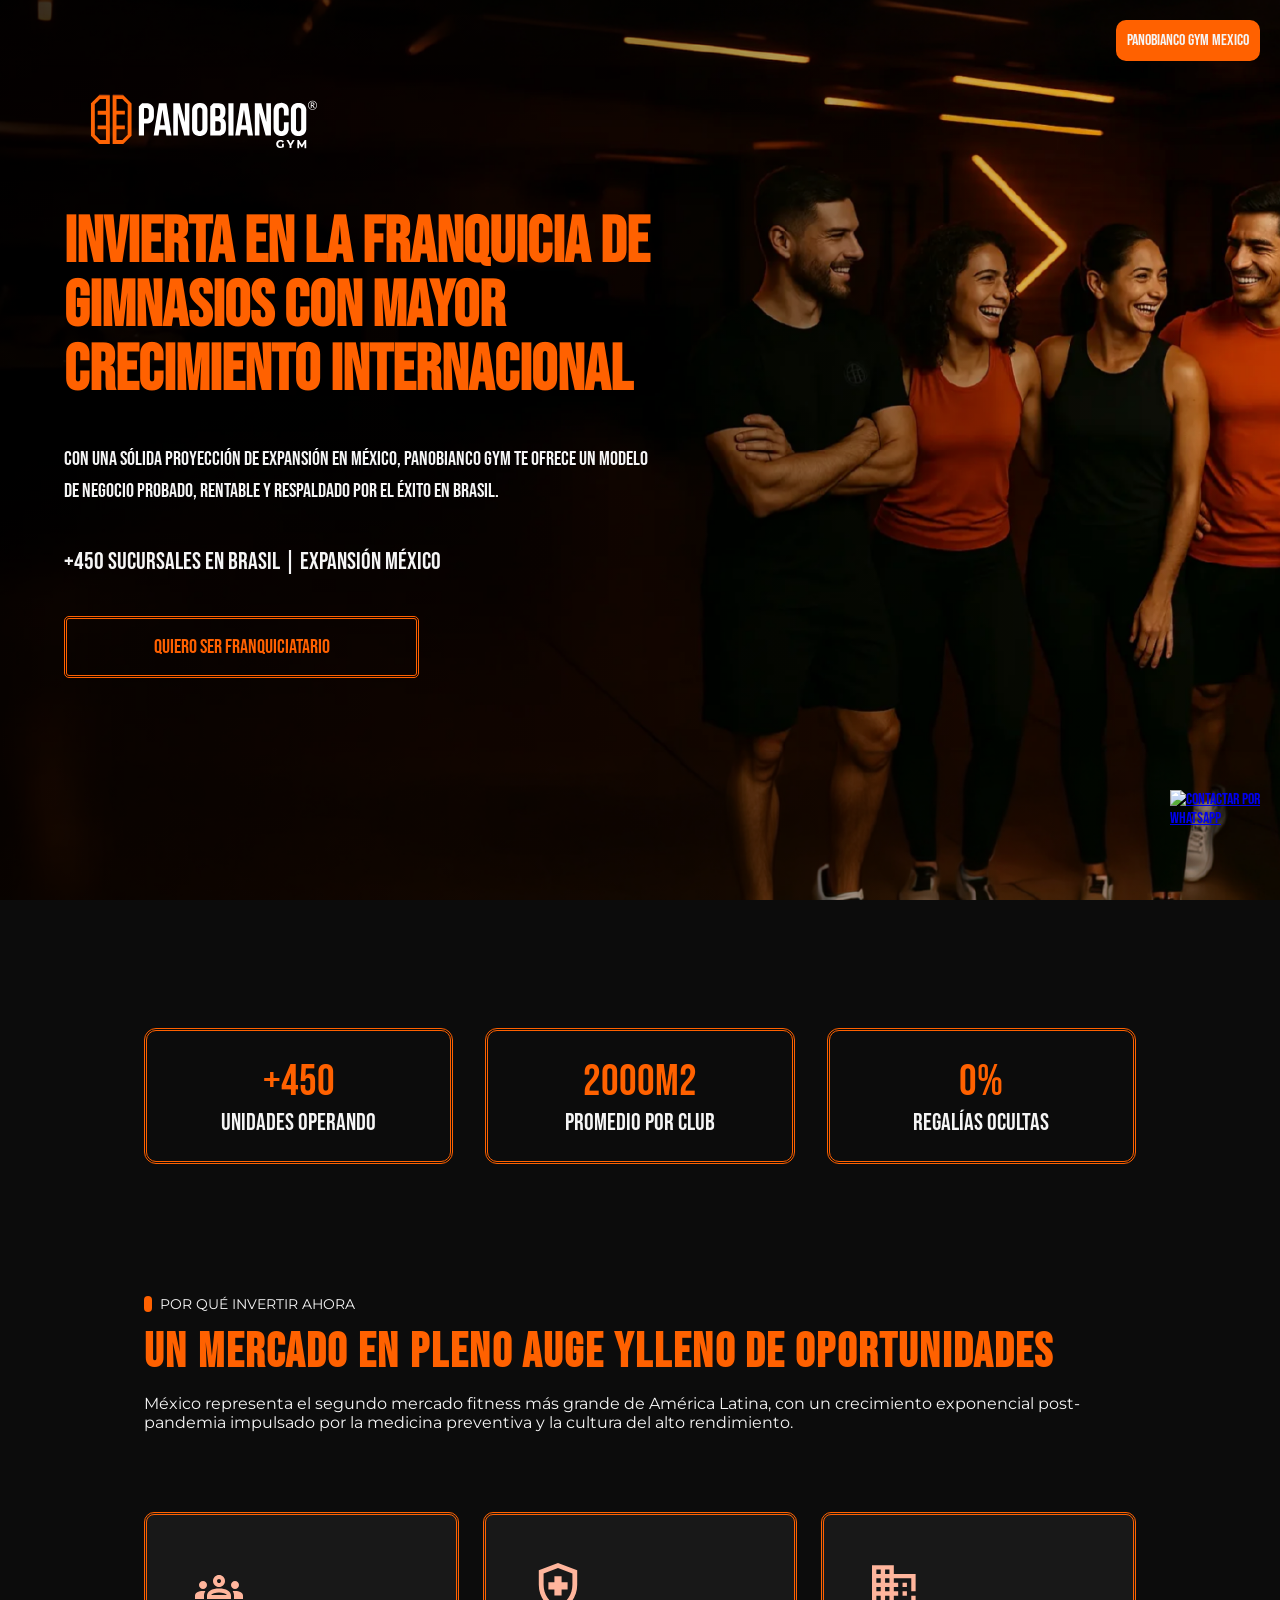
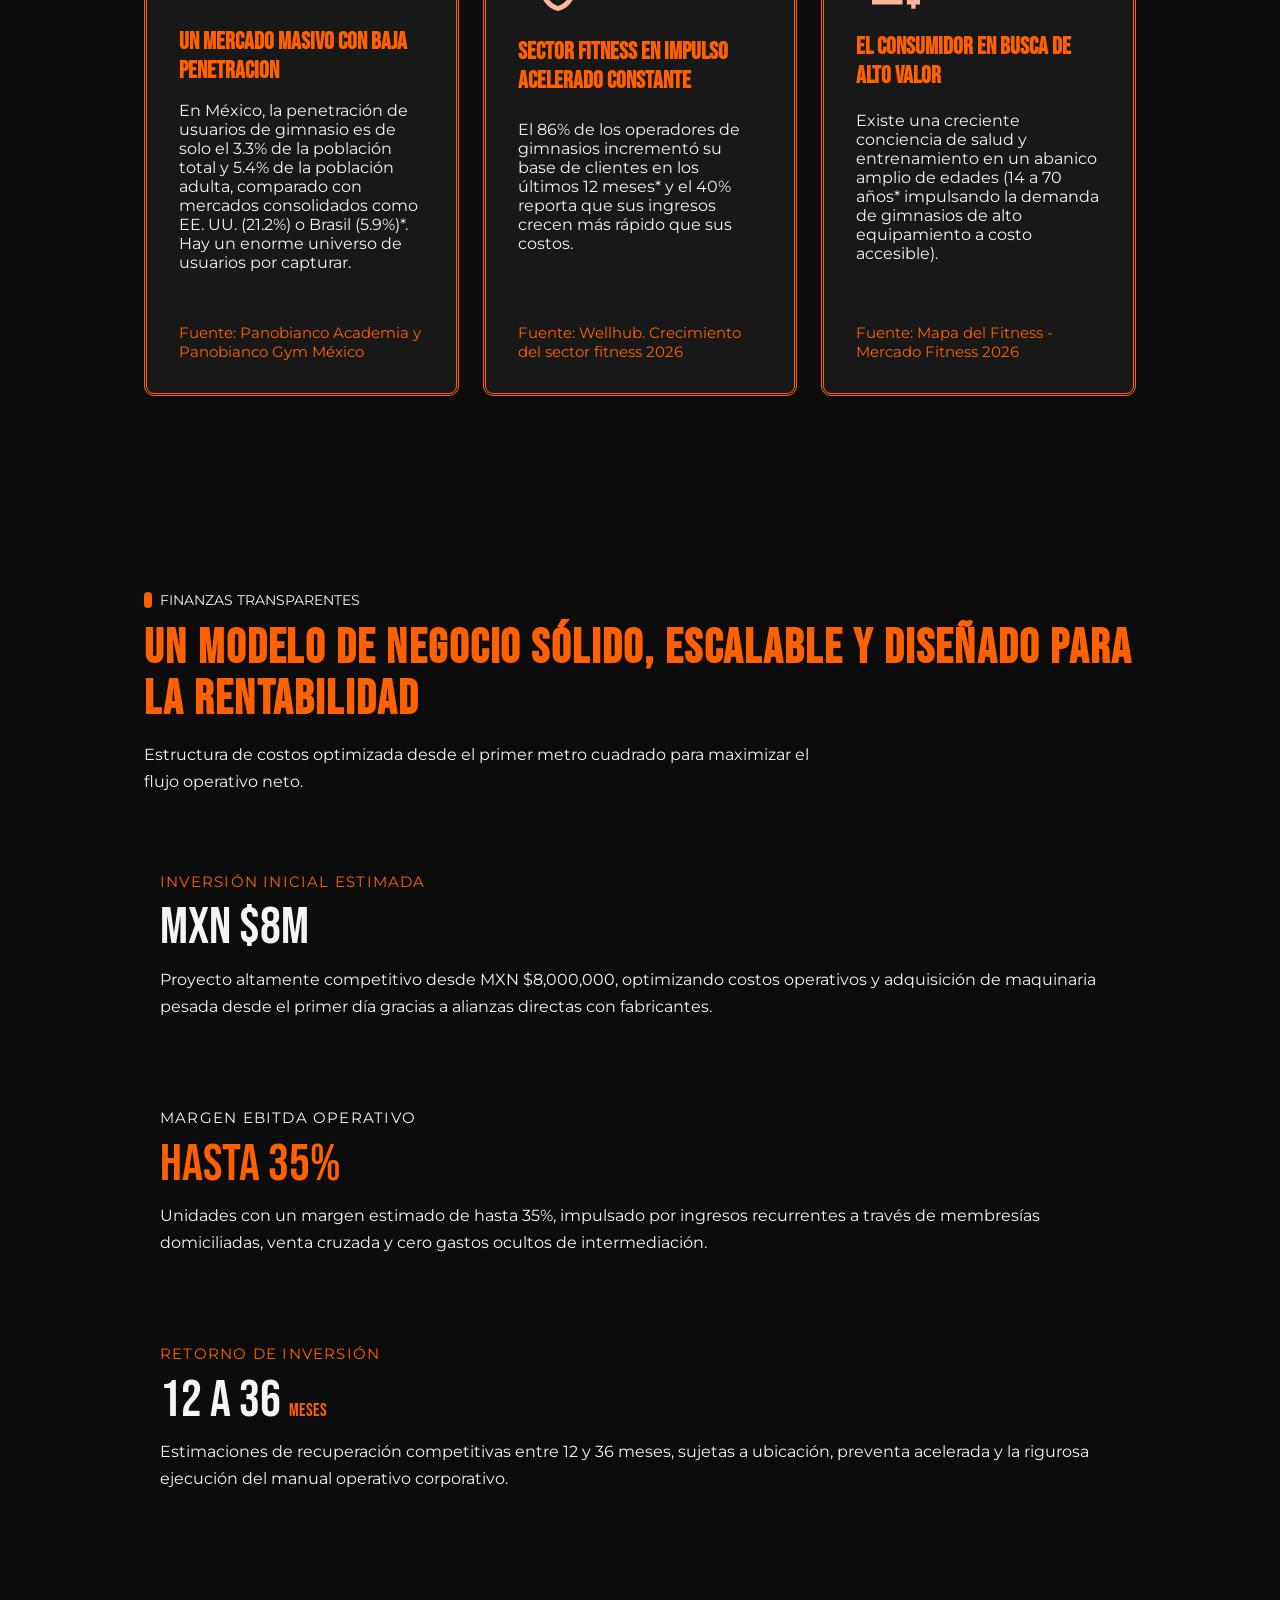
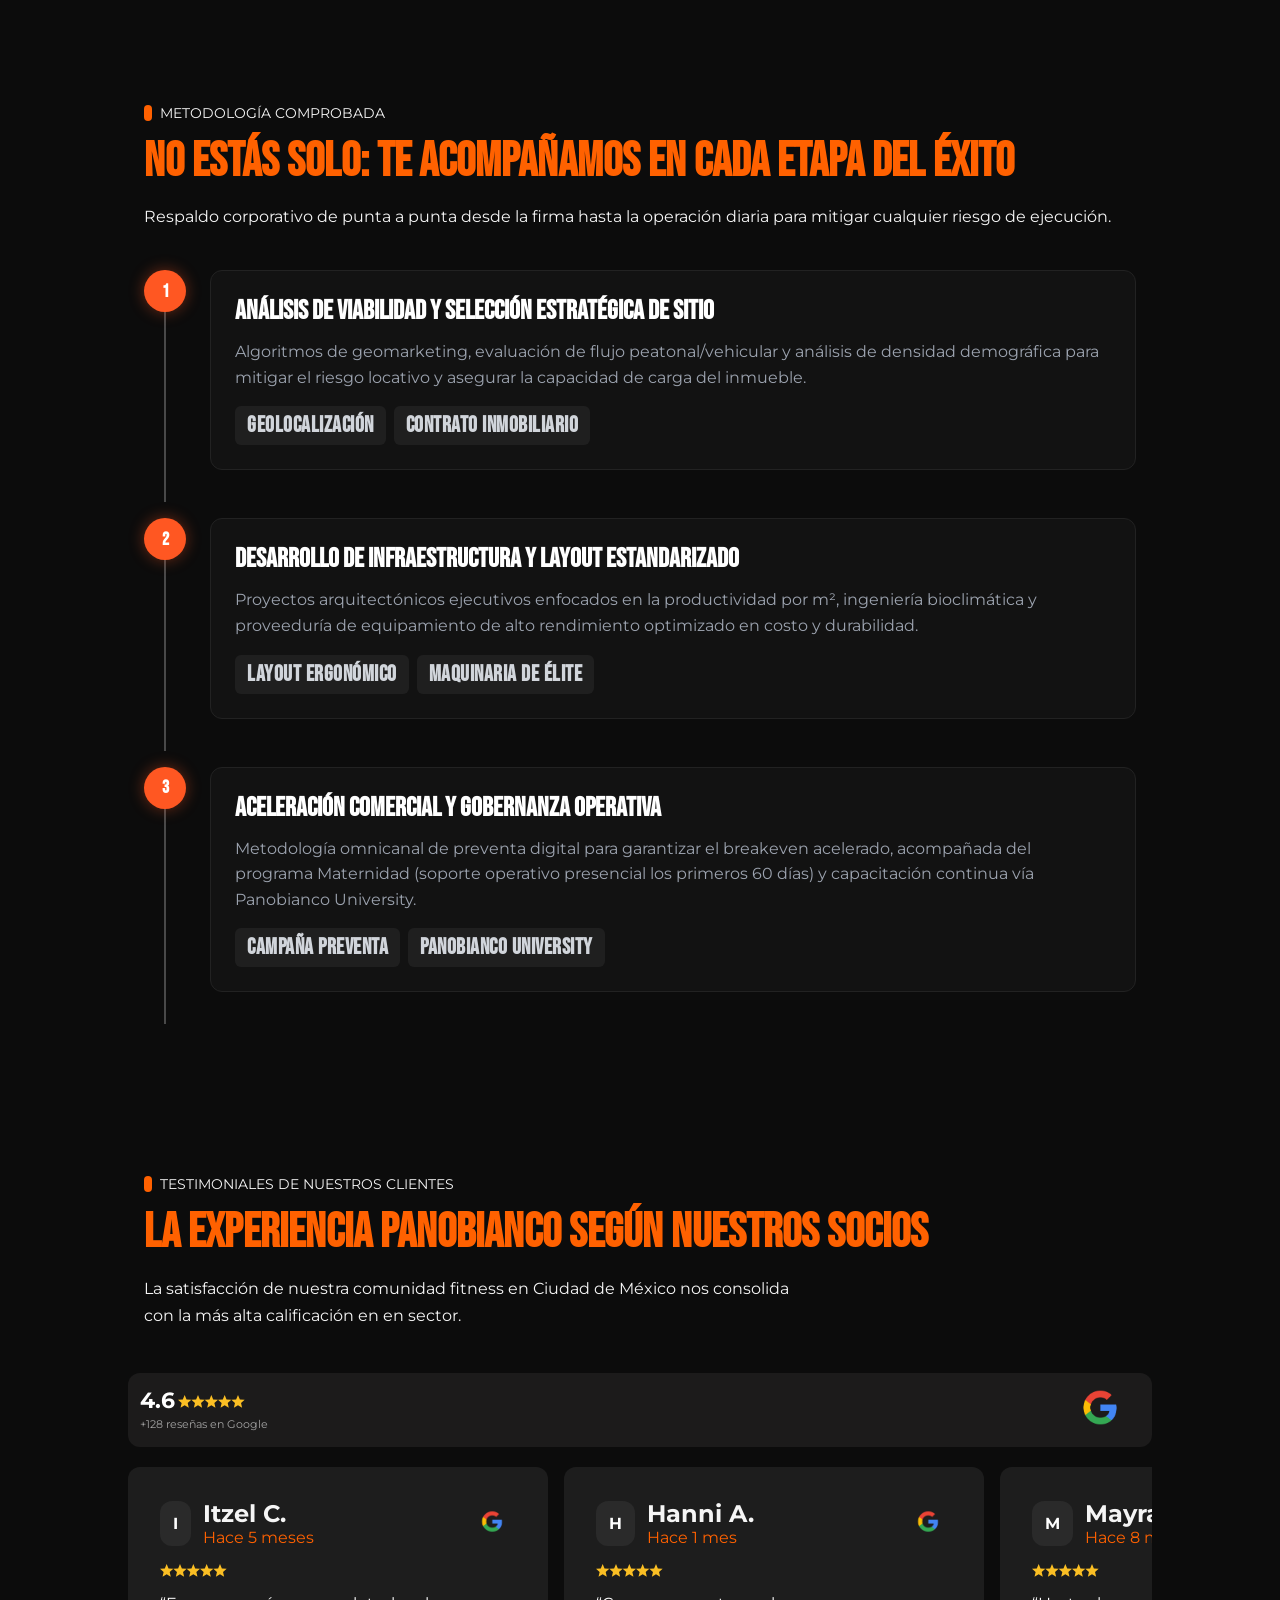
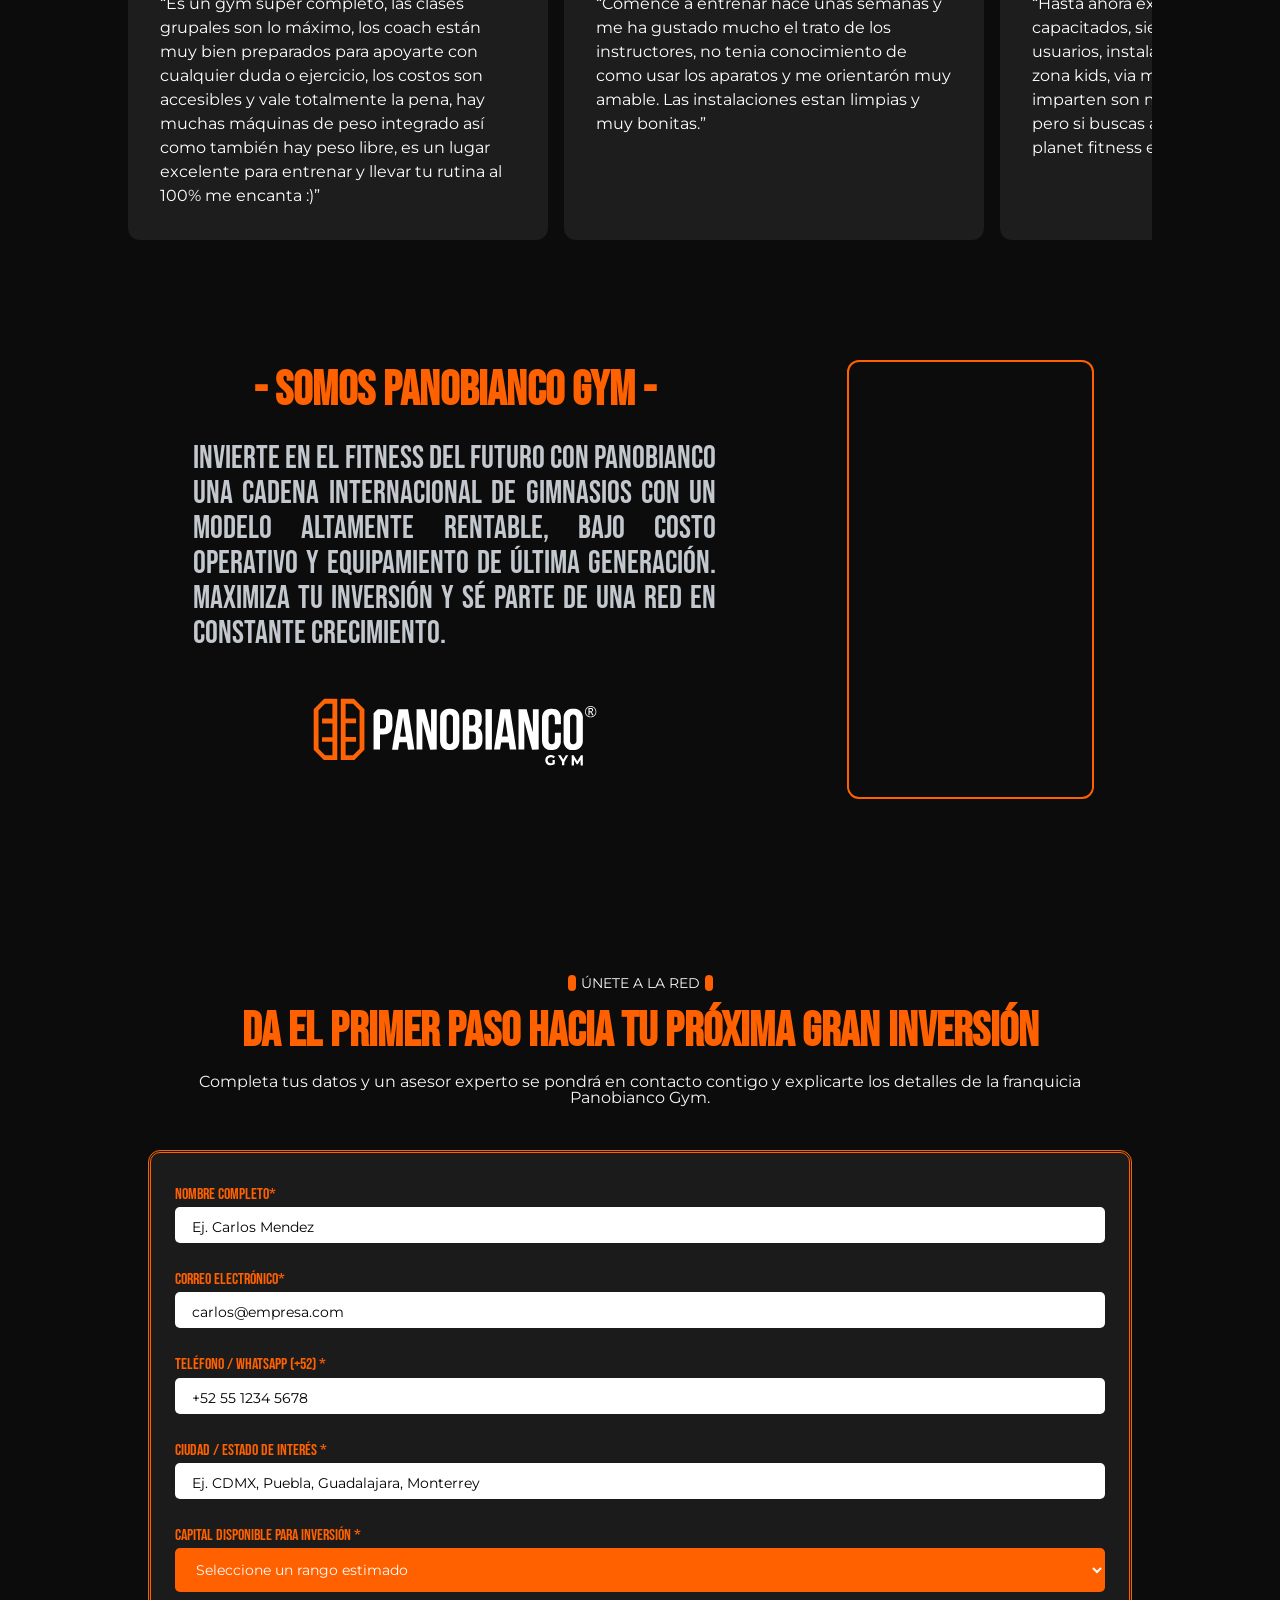
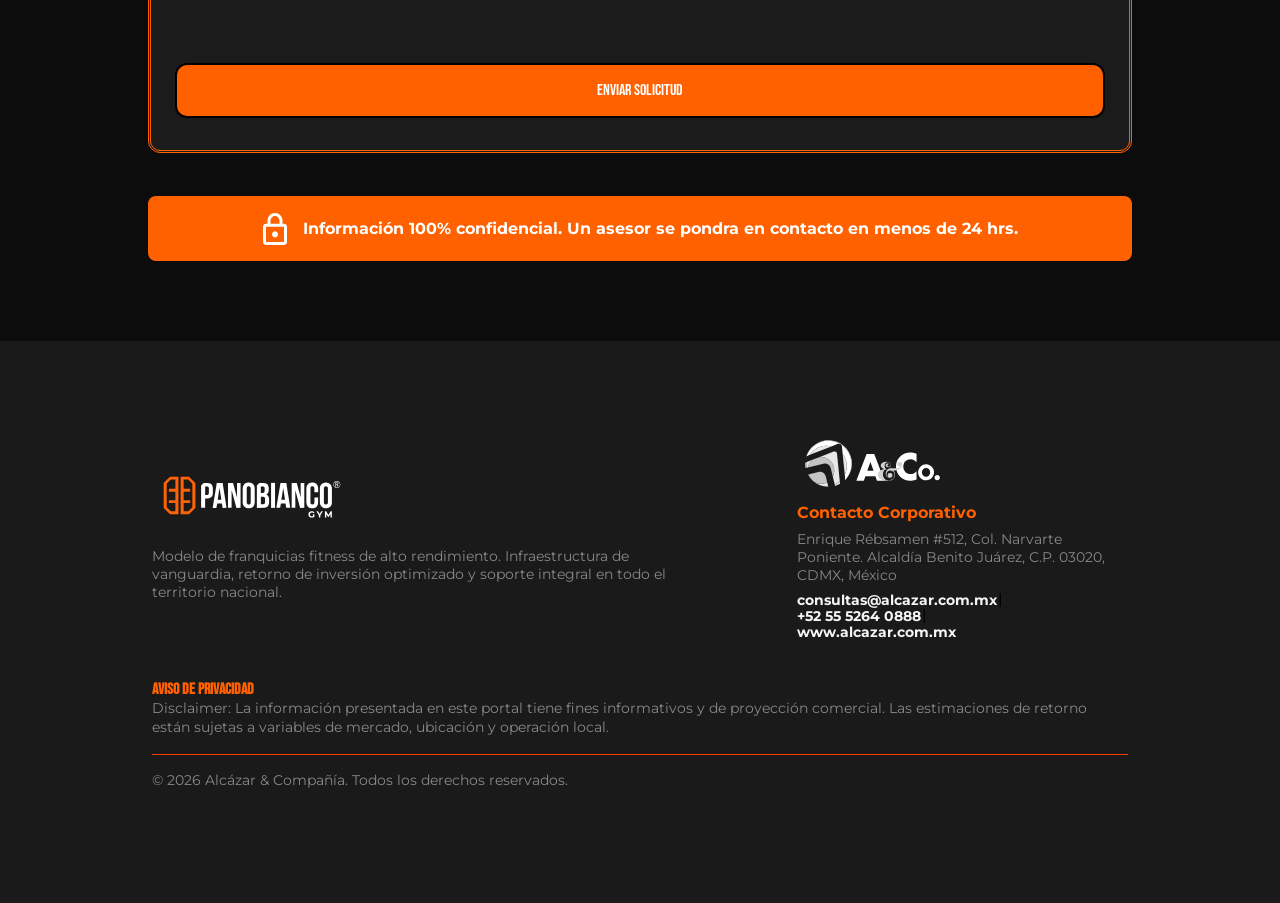
==== commit 58adecc8: "add Captcha, new section of testimonials and adding a new video" ====
--- a/index.html
+++ b/index.html
@@ -8,7 +8,7 @@
     'https://www.googletagmanager.com/gtm.js?id='+i+dl;f.parentNode.insertBefore(j,f);
     })(window,document,'script','dataLayer','GTM-W4GZX58P');</script>
     <!-- End Google Tag Manager -->
-     
+
     <meta charset="UTF-8">
     <meta name="viewport" content="width=device-width, initial-scale=1.0">
     <title>Panobianco Franqucias</title>
@@ -66,8 +66,7 @@
                     <div class="point"></div> 
                     <small class="small">POR QUÉ INVERTIR AHORA</small>
                     </span>
-                    <h4 class="features__title">UN MERCADO EN PLENO AUGE Y
-LLENO DE OPORTUNIDADES</h4>
+                    <h4 class="features__title">UN MERCADO EN PLENO AUGE YLLENO DE OPORTUNIDADES</h4>
                     <p class="features__description-text">México representa el segundo mercado fitness
                     más grande de América Latina, con un crecimiento exponencial post-pandemia
                     impulsado por la medicina preventiva y la cultura del alto rendimiento.
@@ -217,53 +216,157 @@
 
         <section class="reviews">
             <div class="reviews__container">
+
+                
                 <span class="title__small">
                 <div class="point"></div> 
-                <small class="small">HISTORIAS DE ÉXITO</small>
+                <small class="small">TESTIMONIALES DE NUESTROS CLIENTES</small>
                 </span>
 
-                <h4 class="reviews__title">LO QUE DICEN NUESTROS FRANQUICIADOS</h4>
+                <h4 class="reviews__title">La experiencia panobianco según nuestros socios</h4>
                 <p class="reviews__description">
-                Inversionistas reales que ya operan y expanden múltiples clubes en la red.
+                La satisfacción de nuestra comunidad fitness en Ciudad de México nos consolida con la más alta calificación en en sector. 
                 </p>
             </div>
 
+            <div class="reviews__google">
+                
+                <div class="reviews__google-text">
+                    <p class="google__ranking"> <span class="google__number">4.6</span> <img src="./assets/icon/icon_stars_II.svg" alt=""></p>
+                    <small class="reviews__text">+128 reseñas en Google</small>
+                </div>
+
+                <div class="reviews__google-img">
+                    <img src="./assets//img/Google _G_ Logo.png" alt="">
+                </div>
+            </div>
+
             <div class="review__grid">
-
-            <div class="review__cards-container">
-                <div class="icons_stars">
-                    <svg class="stars" width="116" height="19" viewBox="0 0 116 19" fill="none" xmlns="http://www.w3.org/2000/svg">
-                    <path d="M3.825 19L5.45 11.975L0 7.25L7.2 6.625L10 0L12.8 6.625L20 7.25L14.55 11.975L16.175 19L10 15.275L3.825 19Z"/>
-                    <path d="M27.825 19L29.45 11.975L24 7.25L31.2 6.625L34 0L36.8 6.625L44 7.25L38.55 11.975L40.175 19L34 15.275L27.825 19Z"/>
-                    <path d="M51.825 19L53.45 11.975L48 7.25L55.2 6.625L58 0L60.8 6.625L68 7.25L62.55 11.975L64.175 19L58 15.275L51.825 19Z"/>
-                    <path d="M75.825 19L77.45 11.975L72 7.25L79.2 6.625L82 0L84.8 6.625L92 7.25L86.55 11.975L88.175 19L82 15.275L75.825 19Z"/>
-                    <path d="M99.825 19L101.45 11.975L96 7.25L103.2 6.625L106 0L108.8 6.625L116 7.25L110.55 11.975L112.175 19L106 15.275L99.825 19Z"/>
-                    </svg>  
-
-                </div>
-                <div class="comentary">
-                    <p>“Desde el principio nos dieron todo el know-how para montar el emprendimiento de una forma segura. Saber que tienes el soporte de la marca te da la tranquilidad para seguir creciendo y abrir más unidades.”</p>
-                </div>
+                <div class="cards__testimonials" role="region" aria-label="Testimoniales de clientes">
+
+                    <div class="review__cards-container">
+
+                        
+
+                        <div class="user">
+
+                            <div class="user__content">
+                                <div class="content-avatar">
+                                    <p class="avatar">I</p>
+                                </div>
+
+                                <div class="user__name"> 
+                                    <p class="name">Itzel C.</p>
+                                    <small class="description">Hace 5 meses</small>
+                                </div>
+                            </div>    
+
+                            <div class="user__google">
+                                <img src="./assets/img/Google _G_ Logo.png" alt="">
+                            </div>
+                            
+                        </div>
+                        
+                        <div class="comentary">
+                            <img class="comentary__stars" src="./assets/icon/icon_stars_II.svg" alt="">
+                            <p>“Es un gym súper completo, las clases grupales son lo máximo, los coach están muy bien preparados para apoyarte con cualquier duda o ejercicio, los costos son accesibles y vale totalmente la pena, hay muchas máquinas de peso integrado así como también hay peso libre, es un lugar excelente para entrenar y llevar tu rutina al 100% me encanta :)”</p>
+                        </div>
+                        
+                    
+                        
+                    </div>
                 
-                <div class="user">
-                    <img class="user__img" src="./assets/img/user.jpg" alt="">
-                    <div class="user__name"> 
-                        <p class="name">Héctor Alcázar</p>
-                        <small class="description">Franquiciatario Panobianco (Multi-unidad)</small>
+                    <div class="review__cards-container">
+
+                        <div class="user">
+
+                            <div class="user__content">
+                                <div class="content-avatar">
+                                    <p class="avatar">H</p>
+                                </div>
+
+                                <div class="user__name"> 
+                                    <p class="name">Hanni A.</p>
+                                    <small class="description">Hace 1 mes</small>
+                                </div>
+                            </div>    
+
+                            <div class="user__google">
+                                <img src="./assets/img/Google _G_ Logo.png" alt="">
+                            </div>
+                            
+                        </div>
+                        
+                        <div class="comentary">
+                            <img class="comentary__stars" src="./assets/icon/icon_stars_II.svg" alt="">
+                            <p>“Comence a entrenar hace unas semanas y me ha gustado mucho el trato de los instructores, no tenia conocimiento de como usar los aparatos y me orientarón muy amable. Las instalaciones estan limpias y muy bonitas.”</p>
+                        </div>
+                        
+                    
+                        
                     </div>
-                </div>
-                
-            </div>
-
-            <div class="data__container">
-                    <div class="datas">
-                        <p><span class="number__bold">96.4% <br></span>ÍNDICE DE SATISFACCIÓN</p>
+
+                    <div class="review__cards-container">
+
+                        <div class="user">
+
+                            <div class="user__content">
+                                <div class="content-avatar">
+                                    <p class="avatar">M</p>
+                                </div>
+
+                                <div class="user__name"> 
+                                    <p class="name">Mayra L.</p>
+                                    <small class="description">Hace 8 meses</small>
+                                </div>
+                            </div>    
+
+                            <div class="user__google">
+                                <img src="./assets/img/Google _G_ Logo.png" alt="">
+                            </div>
+                            
+                        </div>
+                        
+                        <div class="comentary">
+                            <img class="comentary__stars" src="./assets/icon/icon_stars_II.svg" alt="">
+                            <p>“Hasta ahora excelente servicio, instructores capacitados, siempre al pendiente de los usuarios, instalaciones bonitas, espacioso, zona kids, via muy accesible. Las clases que imparten son muy buenas, no tiene alberca pero si buscas algo similar al smart fit o planet fitness este los supera.”</p>
+                        </div>
+                        
+                    
+                        
                     </div>
-                    <div class="datas">
-                        <p><span class="number__bold">82% <br> </span>REINVIERTE EN +1 UNIDAD</p>
+
+                    <div class="review__cards-container">
+
+                        <div class="user">
+
+                            <div class="user__content">
+                                <div class="content-avatar">
+                                    <p class="avatar">L</p>
+                                </div>
+
+                                <div class="user__name"> 
+                                    <p class="name">Lorena H.</p>
+                                    <small class="description">Hace 4 meses</small>
+                                </div>
+                            </div>    
+
+                            <div class="user__google">
+                                <img src="./assets/img/Google _G_ Logo.png" alt="">
+                            </div>
+                            
+                        </div>
+                        
+                        <div class="comentary">
+                            <img class="comentary__stars" src="./assets/icon/icon_stars_II.svg" alt="">
+                            <p>“Muy bonito gimnasio,equipos en muy buen estado, de igual manera los baños y regaderas , en recepción muy amables, excelentes los horarios y las sillas de masajes.”</p>
+                        </div>
+                        
+                    
+                        
                     </div>
-            </div>
-
+
+                </div>
             </div>
         </section>
 
@@ -280,7 +383,7 @@
                 </div>
                 <div class="multimedia__video">
                     <iframe 
-                        src="https://www.youtube.com/embed/deAMgoVcA8Q" 
+                        src="https://www.youtube.com/embed/o_0Mm74ocbI" 
                         title="YouTube Short" 
                         frameborder="0" 
                         allow="accelerometer; autoplay; clipboard-write; encrypted-media; gyroscope; picture-in-picture; web-share" 
@@ -305,7 +408,7 @@
                     <p class="form__description">Completa tus datos y un asesor experto se pondrá en contacto contigo y explicarte los detalles de la franquicia Panobianco Gym.</p>
                 </div>
                 <div class="form__card-general">
-                    <form id="formulario__panobianco" class="form__card" name="panobianco-leads" method="POST" data-netlify="true" action="/gracias.html">
+                    <form id="formulario__panobianco" class="form__card" name="panobianco-leads" method="POST" data-netlify="true" data-netlify-recaptcha="true" action="/gracias.html">
 
                         <!-- Campo oculto obligatorio para Netlify Forms -->
                         <input type="hidden" name="form-name" value="panobianco-leads" />
@@ -317,7 +420,7 @@
                         <input id="mail" name="email" class="input__mail" type="email" required placeholder="carlos@empresa.com">
                         
                         <label for="tel">TELÉFONO / WHATSAPP (+52) *</label>
-                        <input id="tel" name="phone" class="input__tel" type="number" required placeholder="+52 55 1234 5678">
+                        <input id="tel" name="phone" class="input__tel" type="tel" inputmode="tel" pattern="[\+0-9\s\-\(\)]{10,18}" title="Ingresa un número válido de 10 dígitos (ej. +52 55 1234 5678)" required placeholder="+52 55 1234 5678">
                         
                         <label for="city">CIUDAD / ESTADO DE INTERÉS *</label>
                         <input id="city" name="city" class="input__city" type="text" required placeholder="Ej. CDMX, Puebla, Guadalajara, Monterrey">
@@ -329,6 +432,8 @@
                             <option value="9M - 10M">$9,000,000 - $10,000,000</option>
                             <option value="10M - +10M">$10,000,000 - + $10,000,000</option>
                         </select>
+
+                        <div data-netlify-recaptcha="true"></div>
                         
                         <button type="submit" class="form__btn">Enviar Solicitud</button>
                     </form>
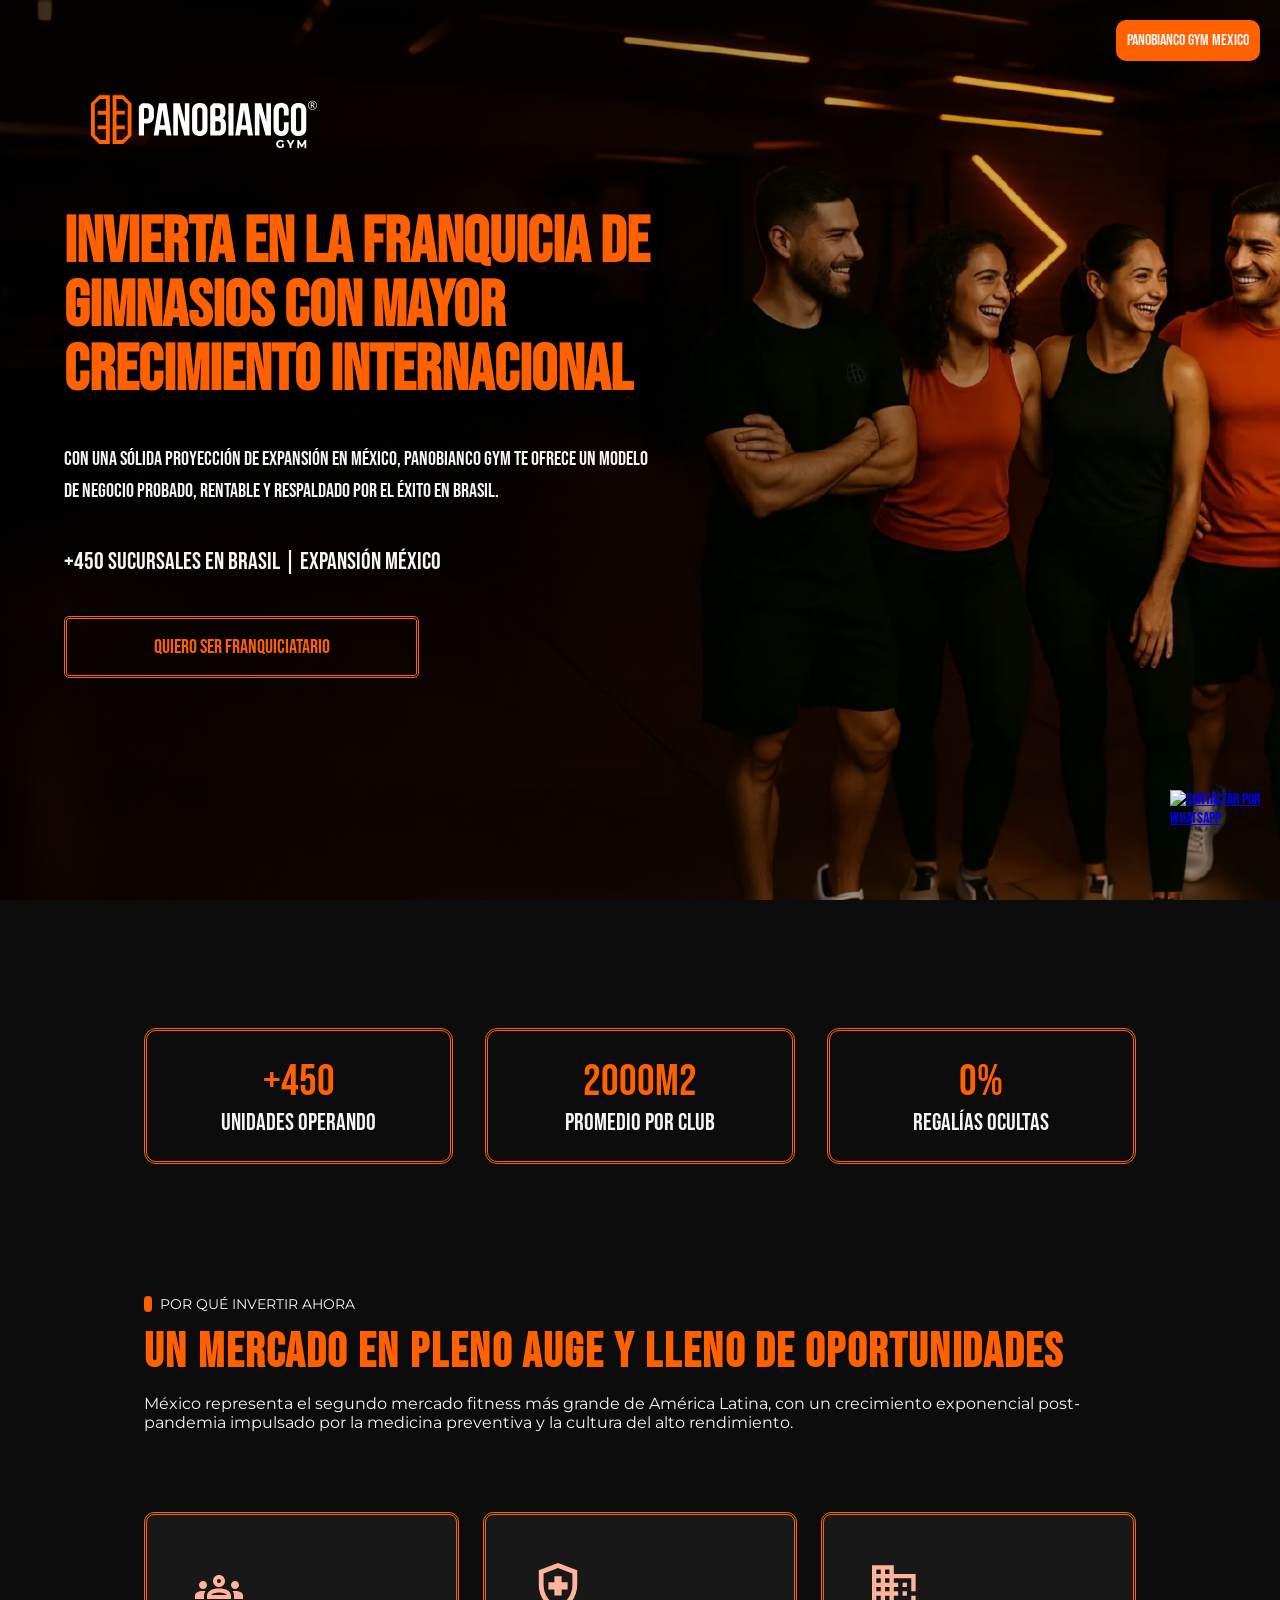
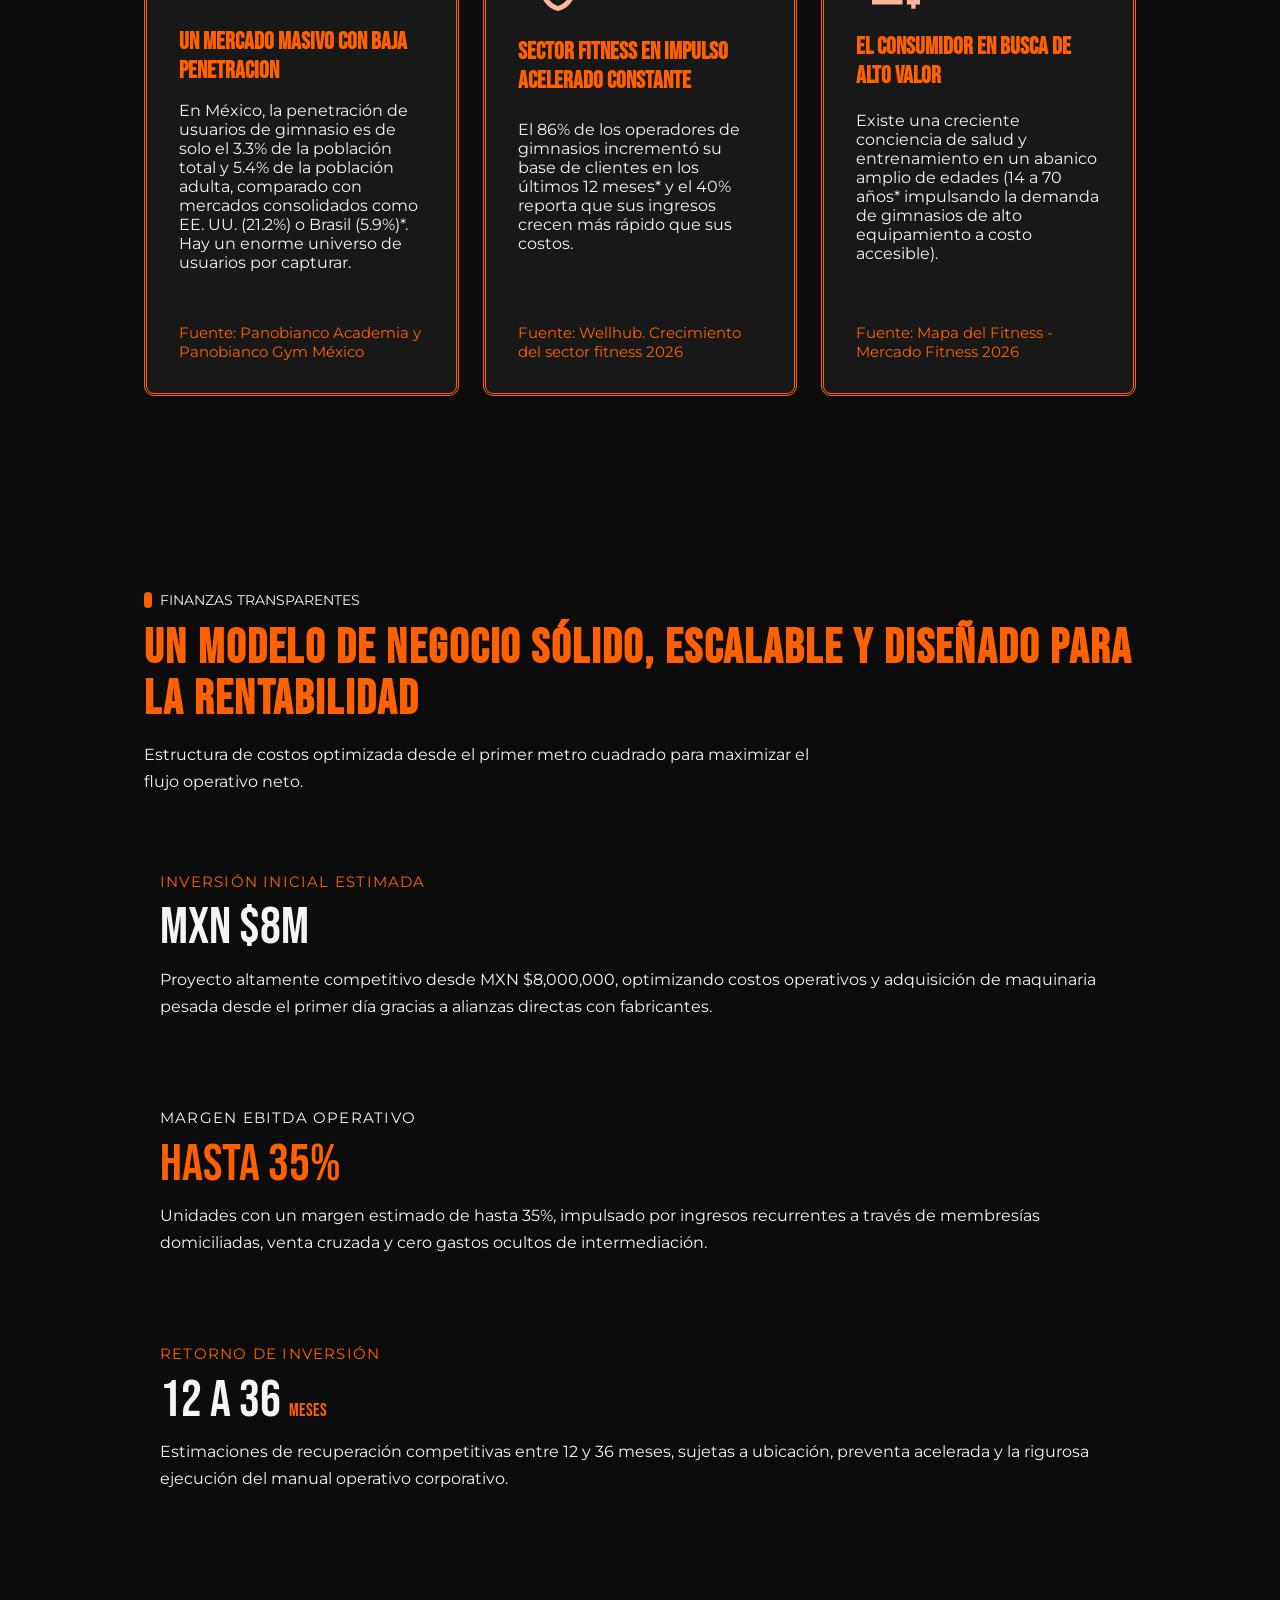
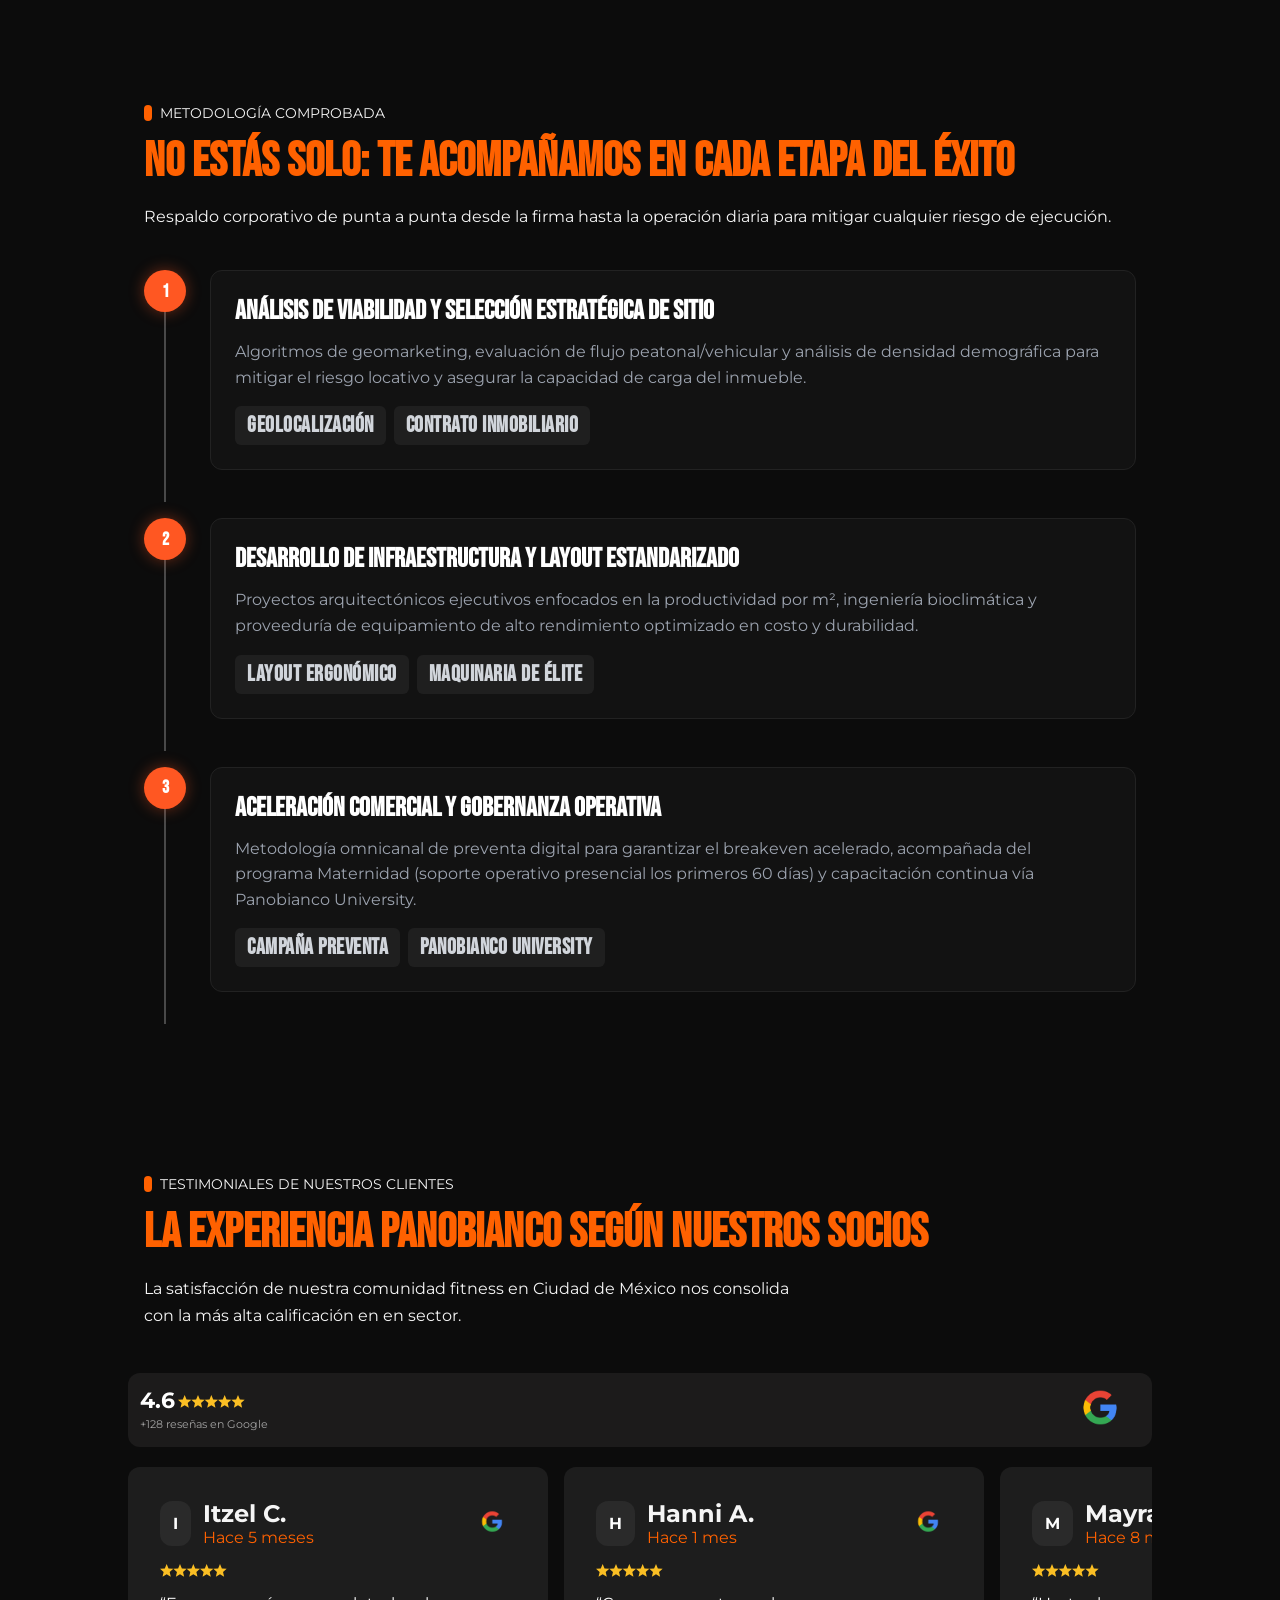
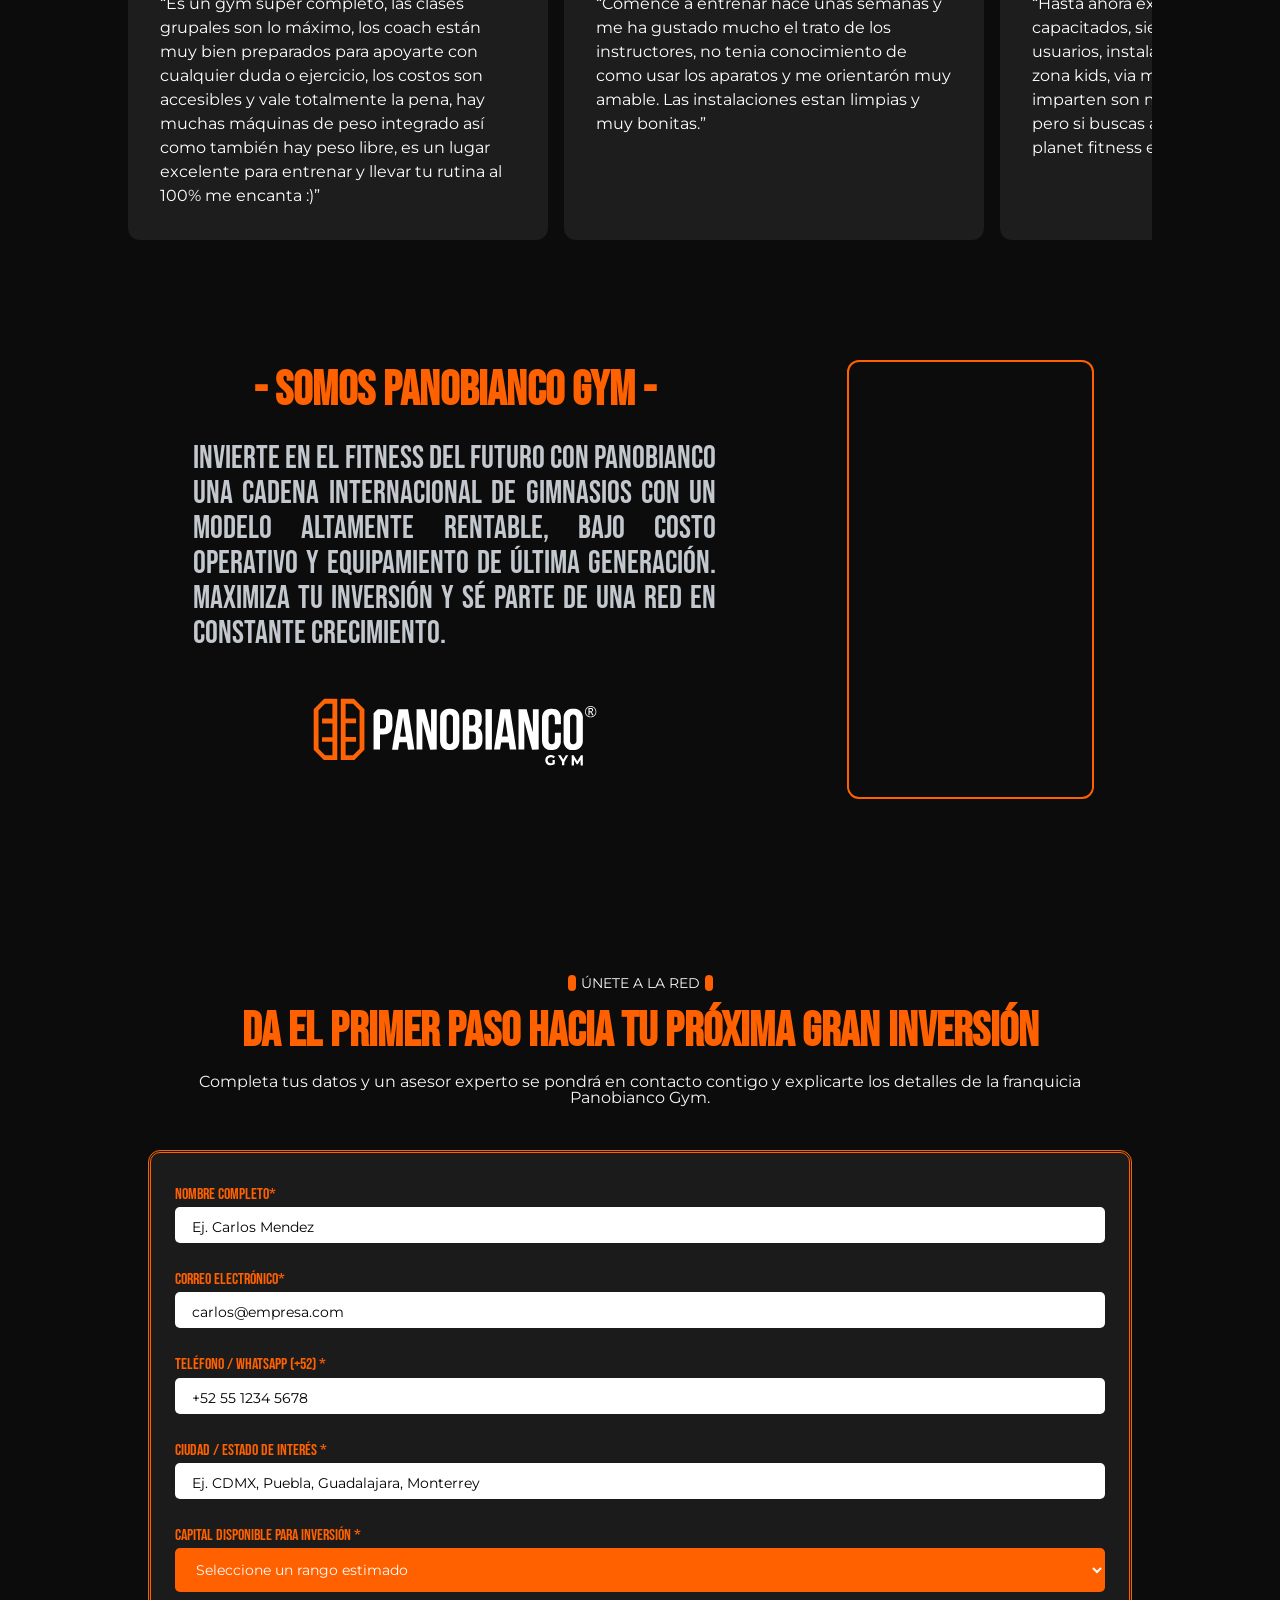
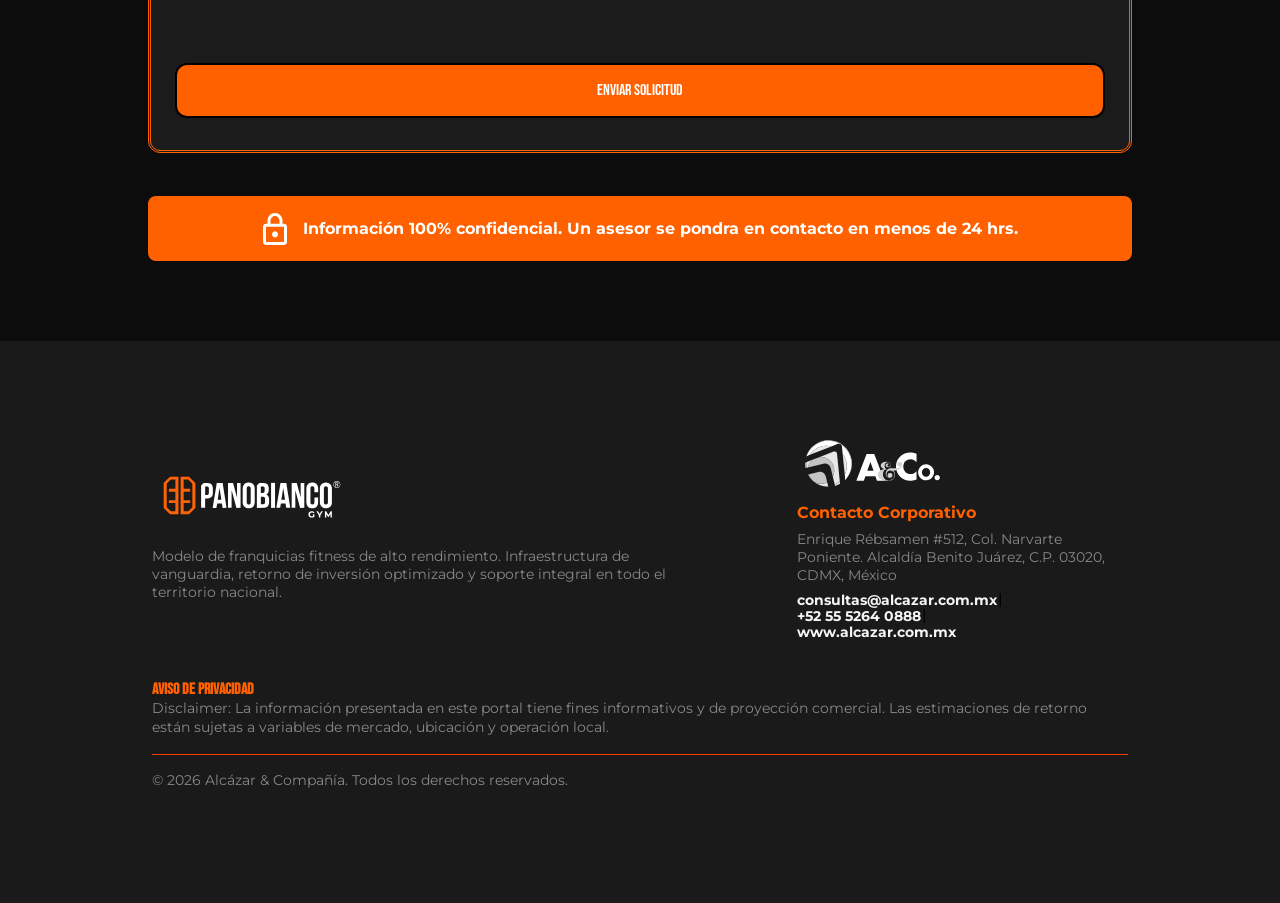
==== commit 96b829fc: "Validation error V title" ====
--- a/index.html
+++ b/index.html
@@ -66,7 +66,7 @@
                     <div class="point"></div> 
                     <small class="small">POR QUÉ INVERTIR AHORA</small>
                     </span>
-                    <h4 class="features__title">UN MERCADO EN PLENO AUGE YLLENO DE OPORTUNIDADES</h4>
+                    <h4 class="features__title">UN MERCADO EN PLENO AUGE Y LLENO DE OPORTUNIDADES</h4>
                     <p class="features__description-text">México representa el segundo mercado fitness
                     más grande de América Latina, con un crecimiento exponencial post-pandemia
                     impulsado por la medicina preventiva y la cultura del alto rendimiento.
@@ -413,17 +413,21 @@
                         <!-- Campo oculto obligatorio para Netlify Forms -->
                         <input type="hidden" name="form-name" value="panobianco-leads" />
 
+                        <p id="form-error" class="form__error" role="alert" aria-live="polite" hidden>
+                            Revisa los campos marcados e intenta de nuevo.
+                        </p>
+
                         <label for="name">NOMBRE COMPLETO*</label>
-                        <input id="name" name="name" class="input__name" type="text" required placeholder="Ej. Carlos Mendez" minlength="8">
+                        <input id="name" name="name" class="input__name" type="text" required autocomplete="name" maxlength="100" placeholder="Ej. Carlos Mendez">
                         
                         <label for="mail">CORREO ELECTRÓNICO*</label>
-                        <input id="mail" name="email" class="input__mail" type="email" required placeholder="carlos@empresa.com">
+                        <input id="mail" name="email" class="input__mail" type="email" required autocomplete="email" maxlength="254" placeholder="carlos@empresa.com">
                         
                         <label for="tel">TELÉFONO / WHATSAPP (+52) *</label>
-                        <input id="tel" name="phone" class="input__tel" type="tel" inputmode="tel" pattern="[\+0-9\s\-\(\)]{10,18}" title="Ingresa un número válido de 10 dígitos (ej. +52 55 1234 5678)" required placeholder="+52 55 1234 5678">
+                        <input id="tel" name="phone" class="input__tel" type="tel" inputmode="tel" autocomplete="tel" pattern="(?:\+?52\s?1?\s?)?(?:[0-9][\s()-]*){10}" title="Ingresa 10 dígitos, con prefijo +52 opcional (ej. +52 55 1234 5678)." maxlength="25" required placeholder="+52 55 1234 5678">
                         
                         <label for="city">CIUDAD / ESTADO DE INTERÉS *</label>
-                        <input id="city" name="city" class="input__city" type="text" required placeholder="Ej. CDMX, Puebla, Guadalajara, Monterrey">
+                        <input id="city" name="city" class="input__city" type="text" autocomplete="address-level2" maxlength="100" required placeholder="Ej. CDMX, Puebla, Guadalajara, Monterrey">
                         
                         <label for="capital">CAPITAL DISPONIBLE PARA INVERSIÓN *</label>
                         <select id="capital" name="capital" class="input__capital" required>
@@ -434,8 +438,12 @@
                         </select>
 
                         <div data-netlify-recaptcha="true"></div>
-                        
+                        <p id="captcha-error" class="form__error" role="alert" aria-live="polite" hidden>
+                            Por favor, completa la verificación CAPTCHA antes de enviar.
+                        </p>
                         <button type="submit" class="form__btn">Enviar Solicitud</button>
+                        
+                        
                     </form>
                 </div>
                 <br>
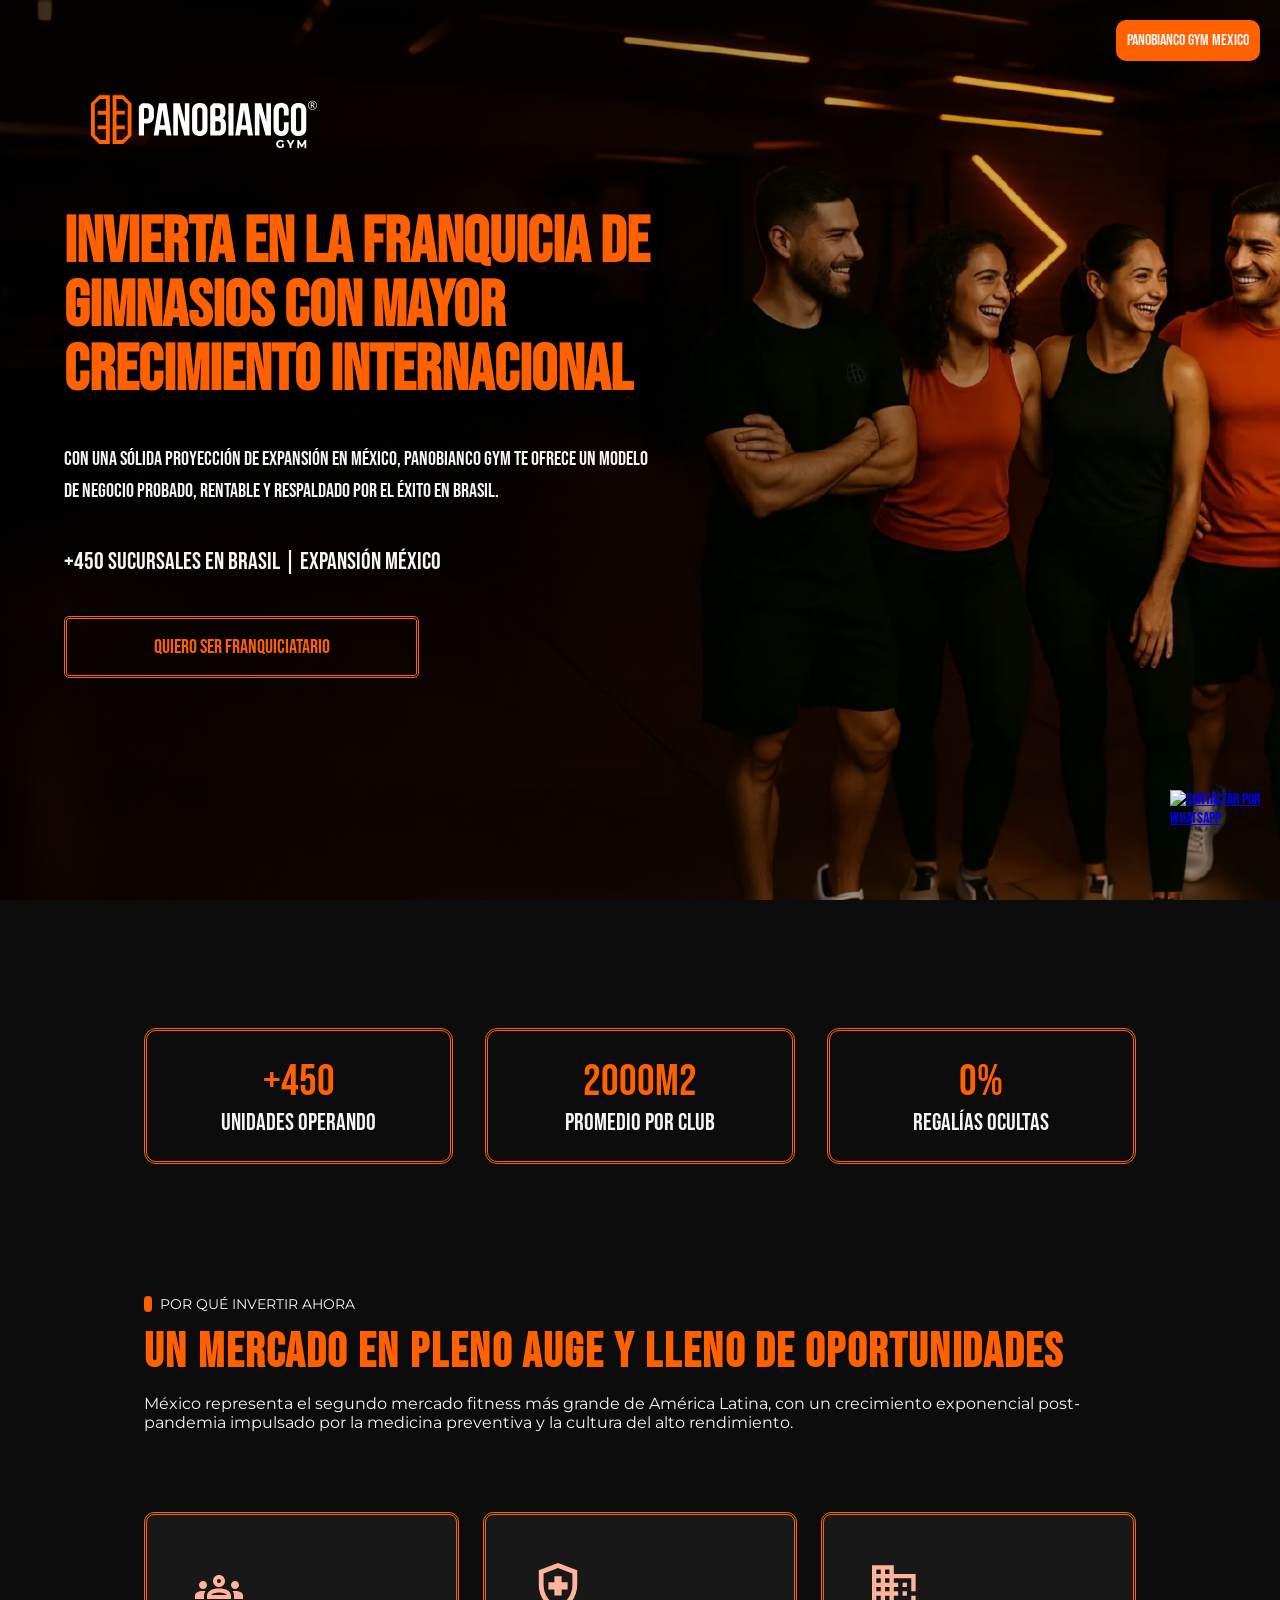
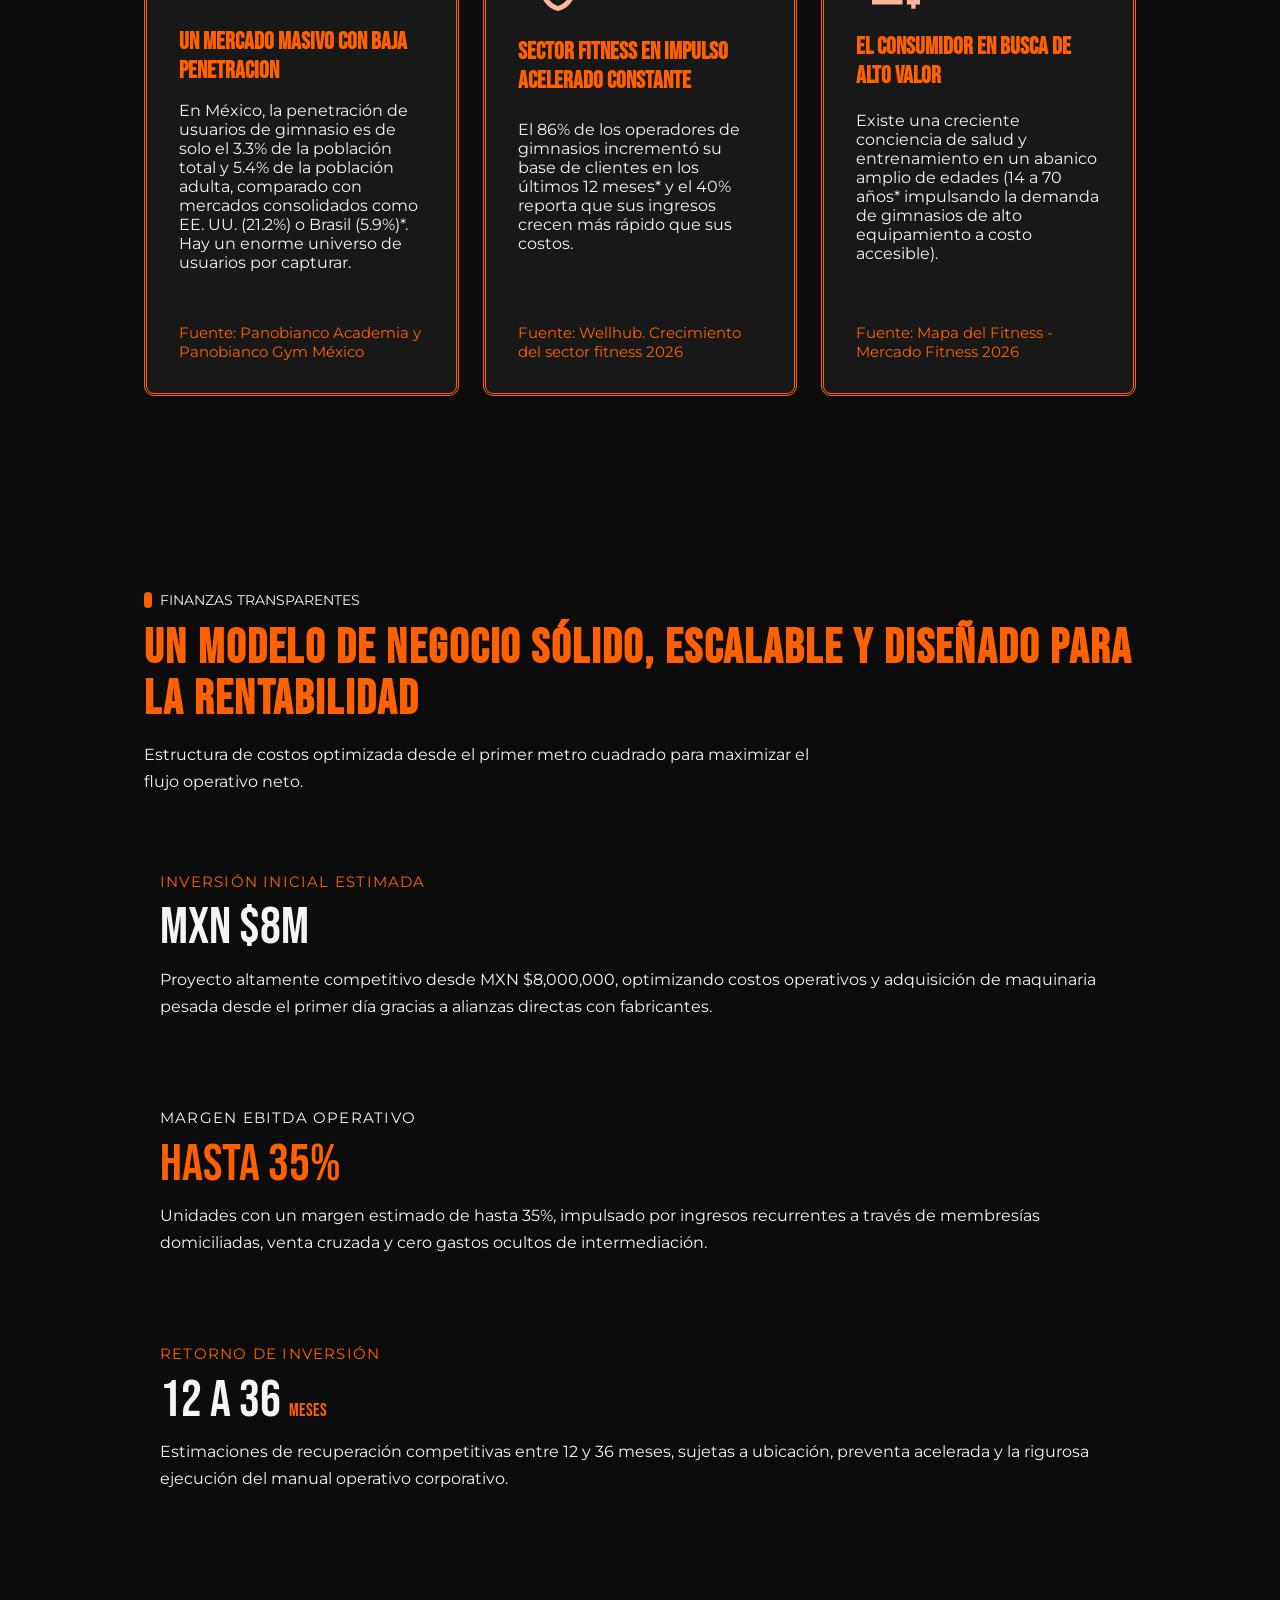
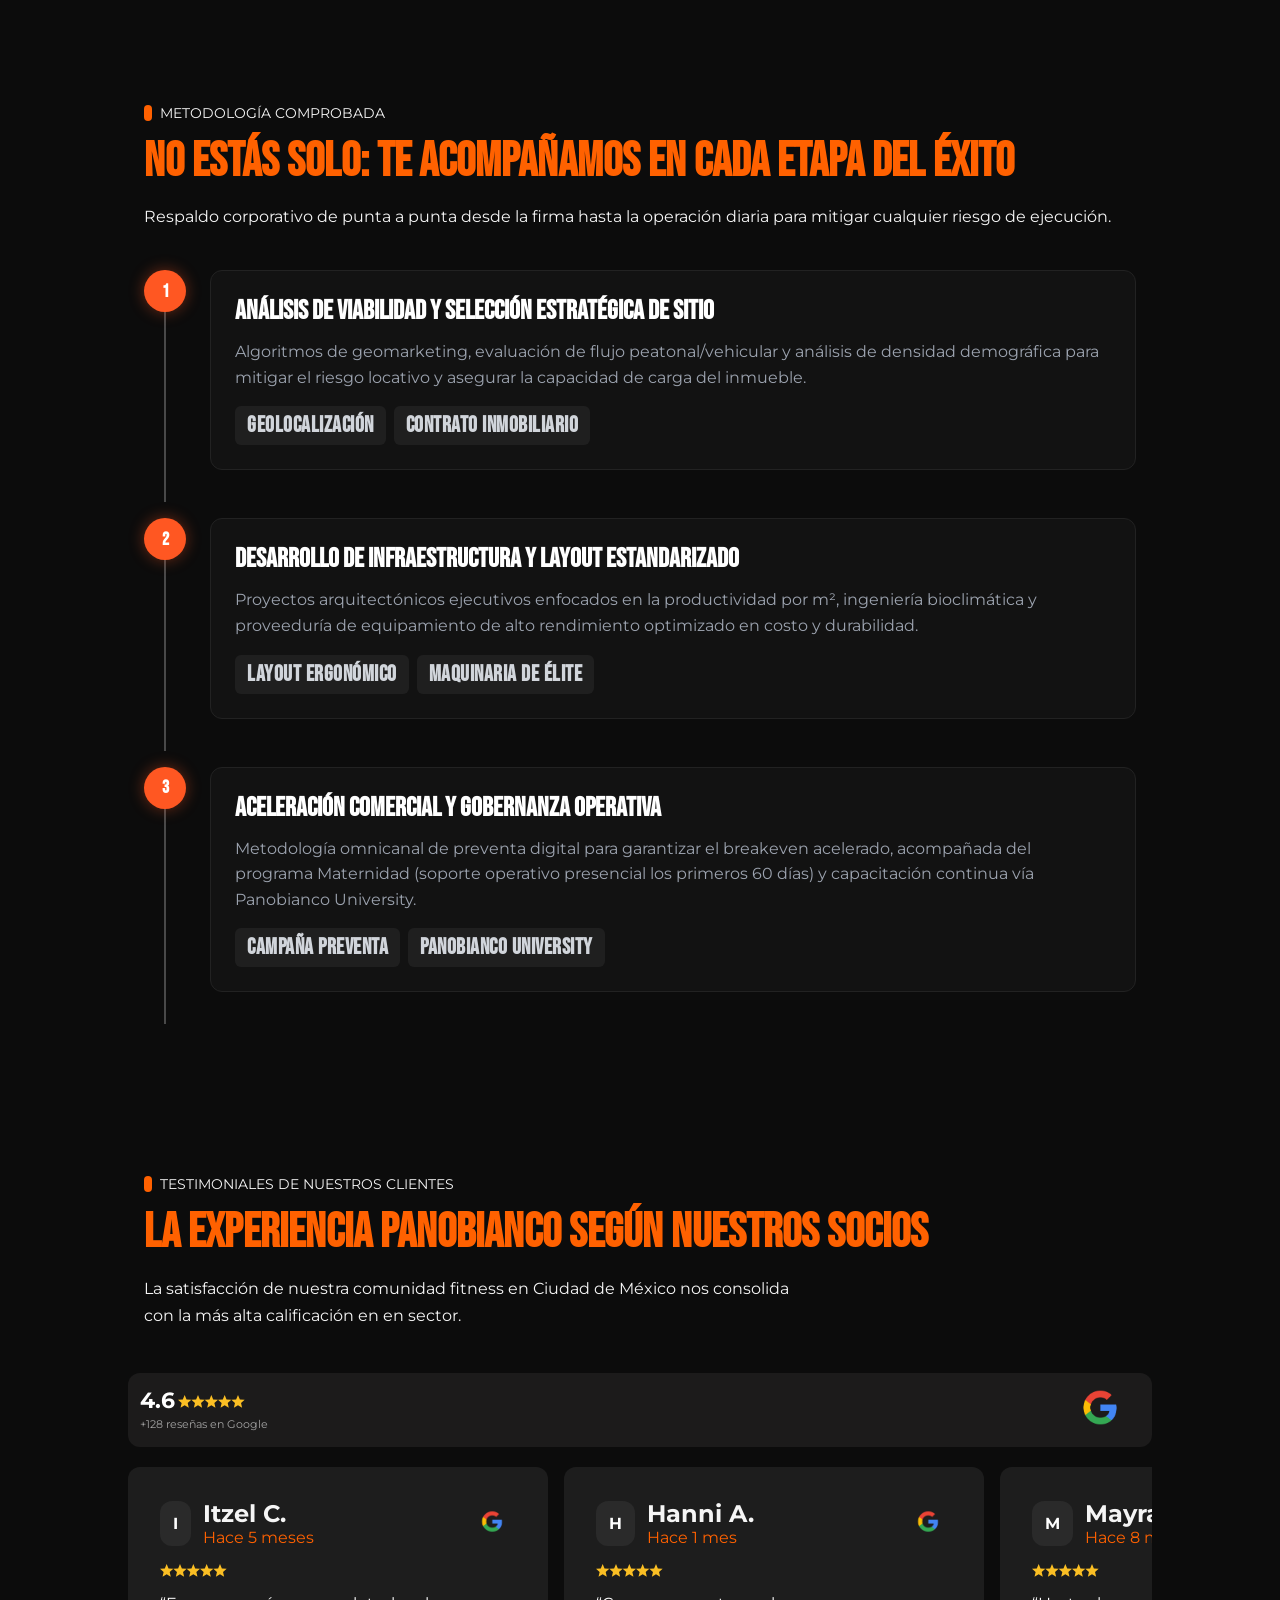
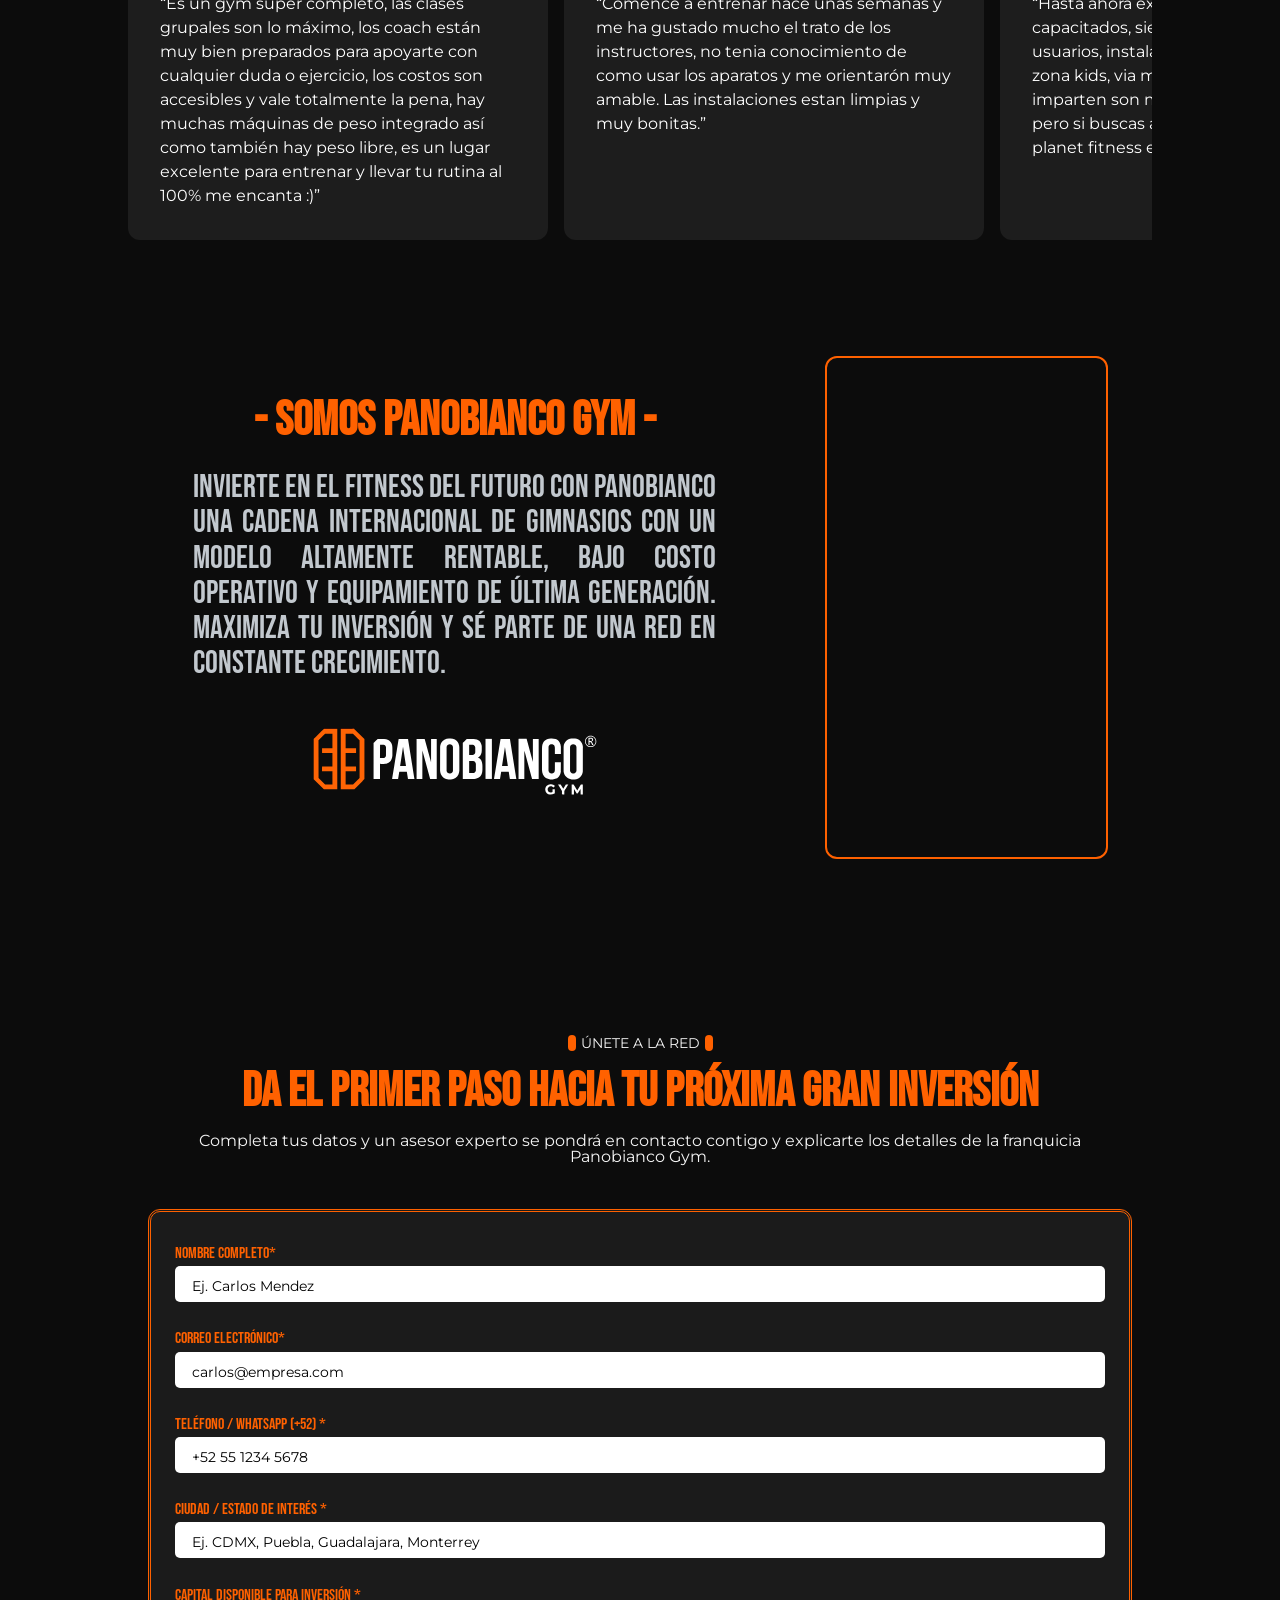
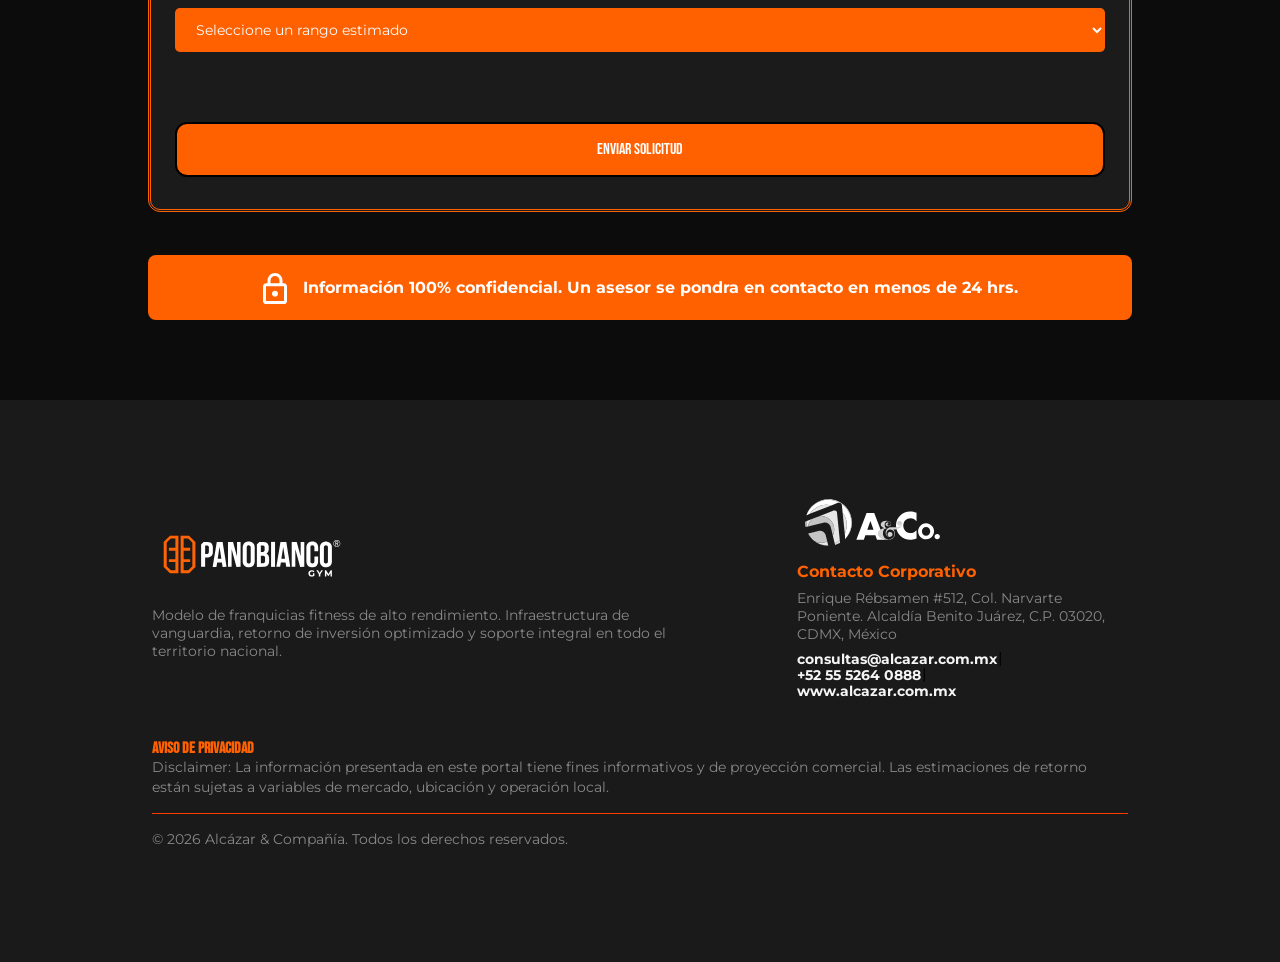
==== commit a2d21a63: "add second new video puebla overflow X" ====
--- a/index.html
+++ b/index.html
@@ -381,17 +381,30 @@
                     <img class="media__video" src="./assets/logo panobianco.svg" alt="">
                     </div>
                 </div>
-                <div class="multimedia__video">
-                    <iframe 
-                        src="https://www.youtube.com/embed/o_0Mm74ocbI" 
-                        title="YouTube Short" 
-                        frameborder="0" 
-                        allow="accelerometer; autoplay; clipboard-write; encrypted-media; gyroscope; picture-in-picture; web-share" 
-                        allowfullscreen>
-                    </iframe>
+                <div class="multimedia__carousel" role="region" aria-label="Videos de Panobianco" tabindex="0">
+                    <div class="multimedia__video">
+                        <iframe
+                            src="https://www.youtube.com/embed/o_0Mm74ocbI"
+                            title="Video de Panobianco Gym"
+                            loading="lazy"
+                            allow="accelerometer; autoplay; clipboard-write; encrypted-media; gyroscope; picture-in-picture; web-share"
+                            allowfullscreen>
+                        </iframe>
+                    </div>
+                    <div class="multimedia__video">
+                        <iframe
+                            src="https://www.youtube.com/embed/0n1LY2fgesU"
+                            title="Segundo video de Panobianco Gym"
+                            loading="lazy"
+                            allow="accelerometer; autoplay; clipboard-write; encrypted-media; gyroscope; picture-in-picture; web-share"
+                            allowfullscreen>
+                        </iframe>
+                    </div>
                 </div>
             </div>
         </section>
+
+        
 
         <section class="form" id="formulario">
             <div class="form__container"> 
